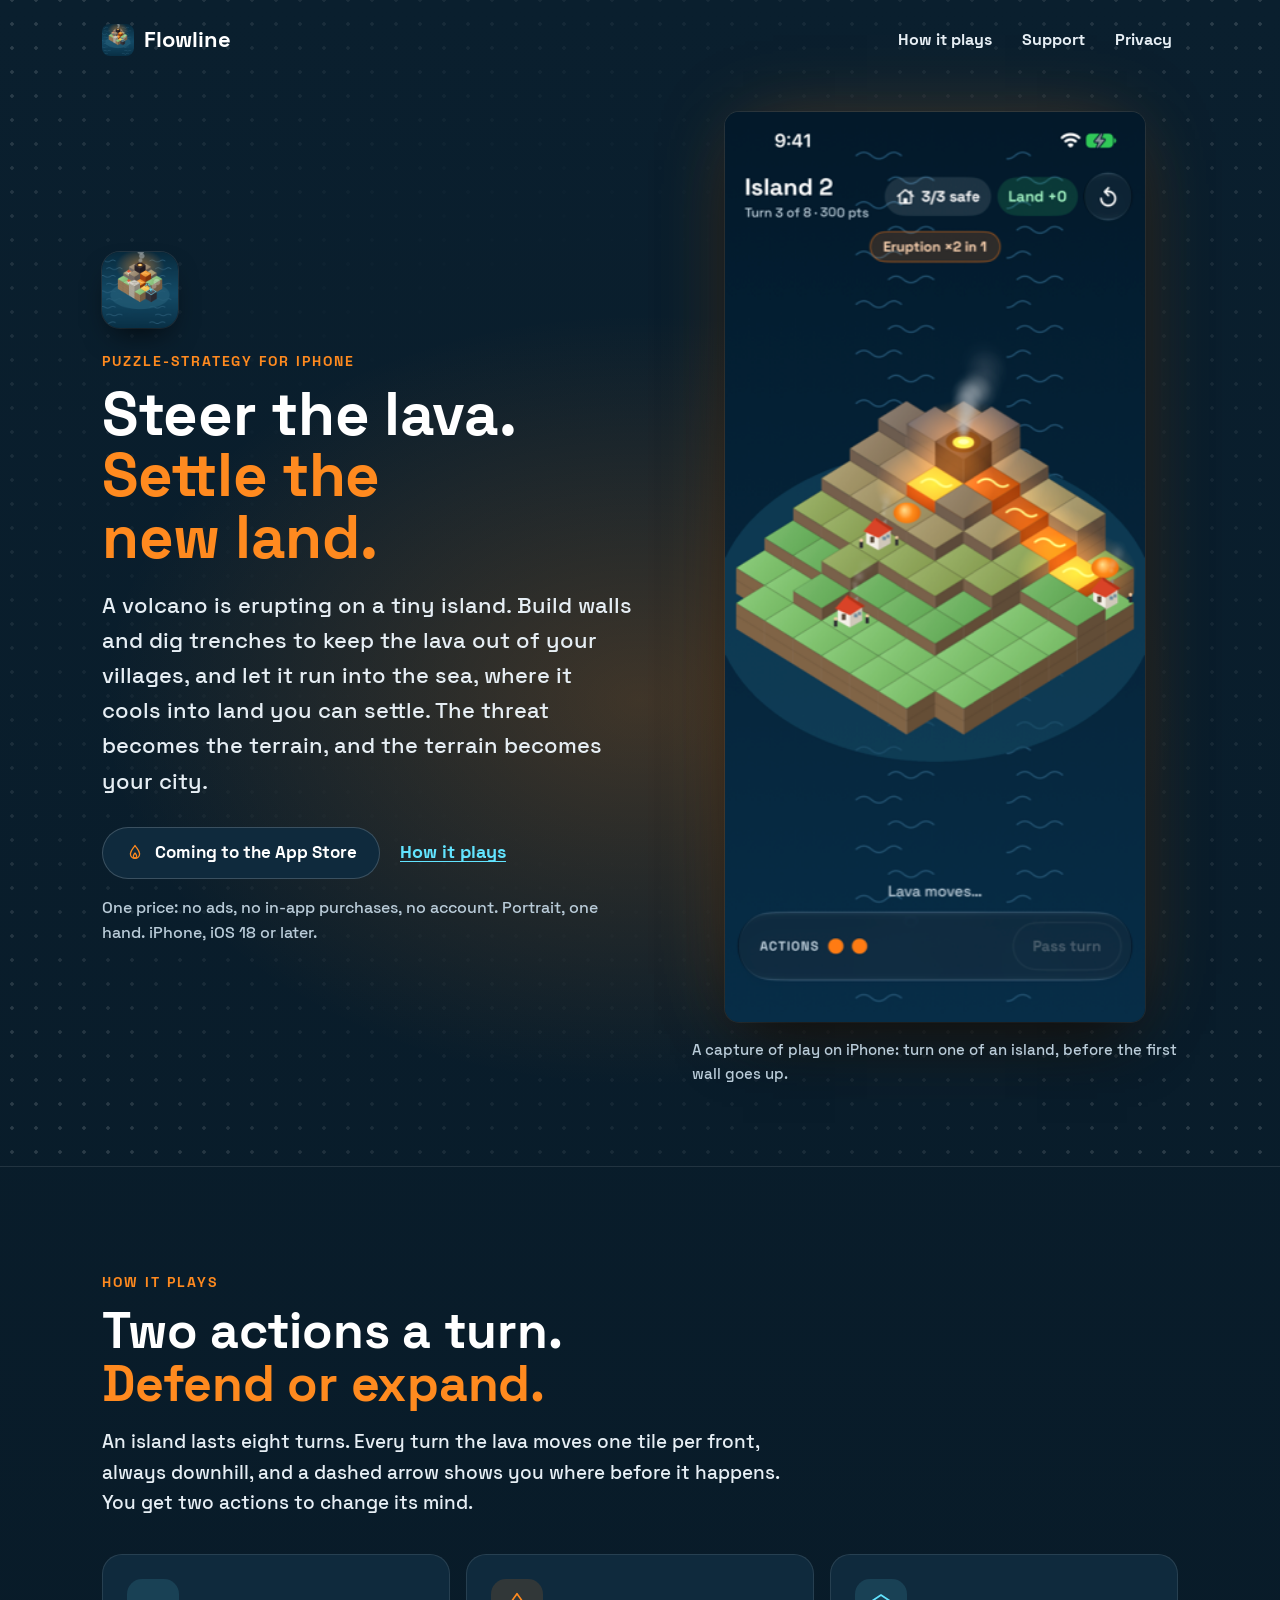
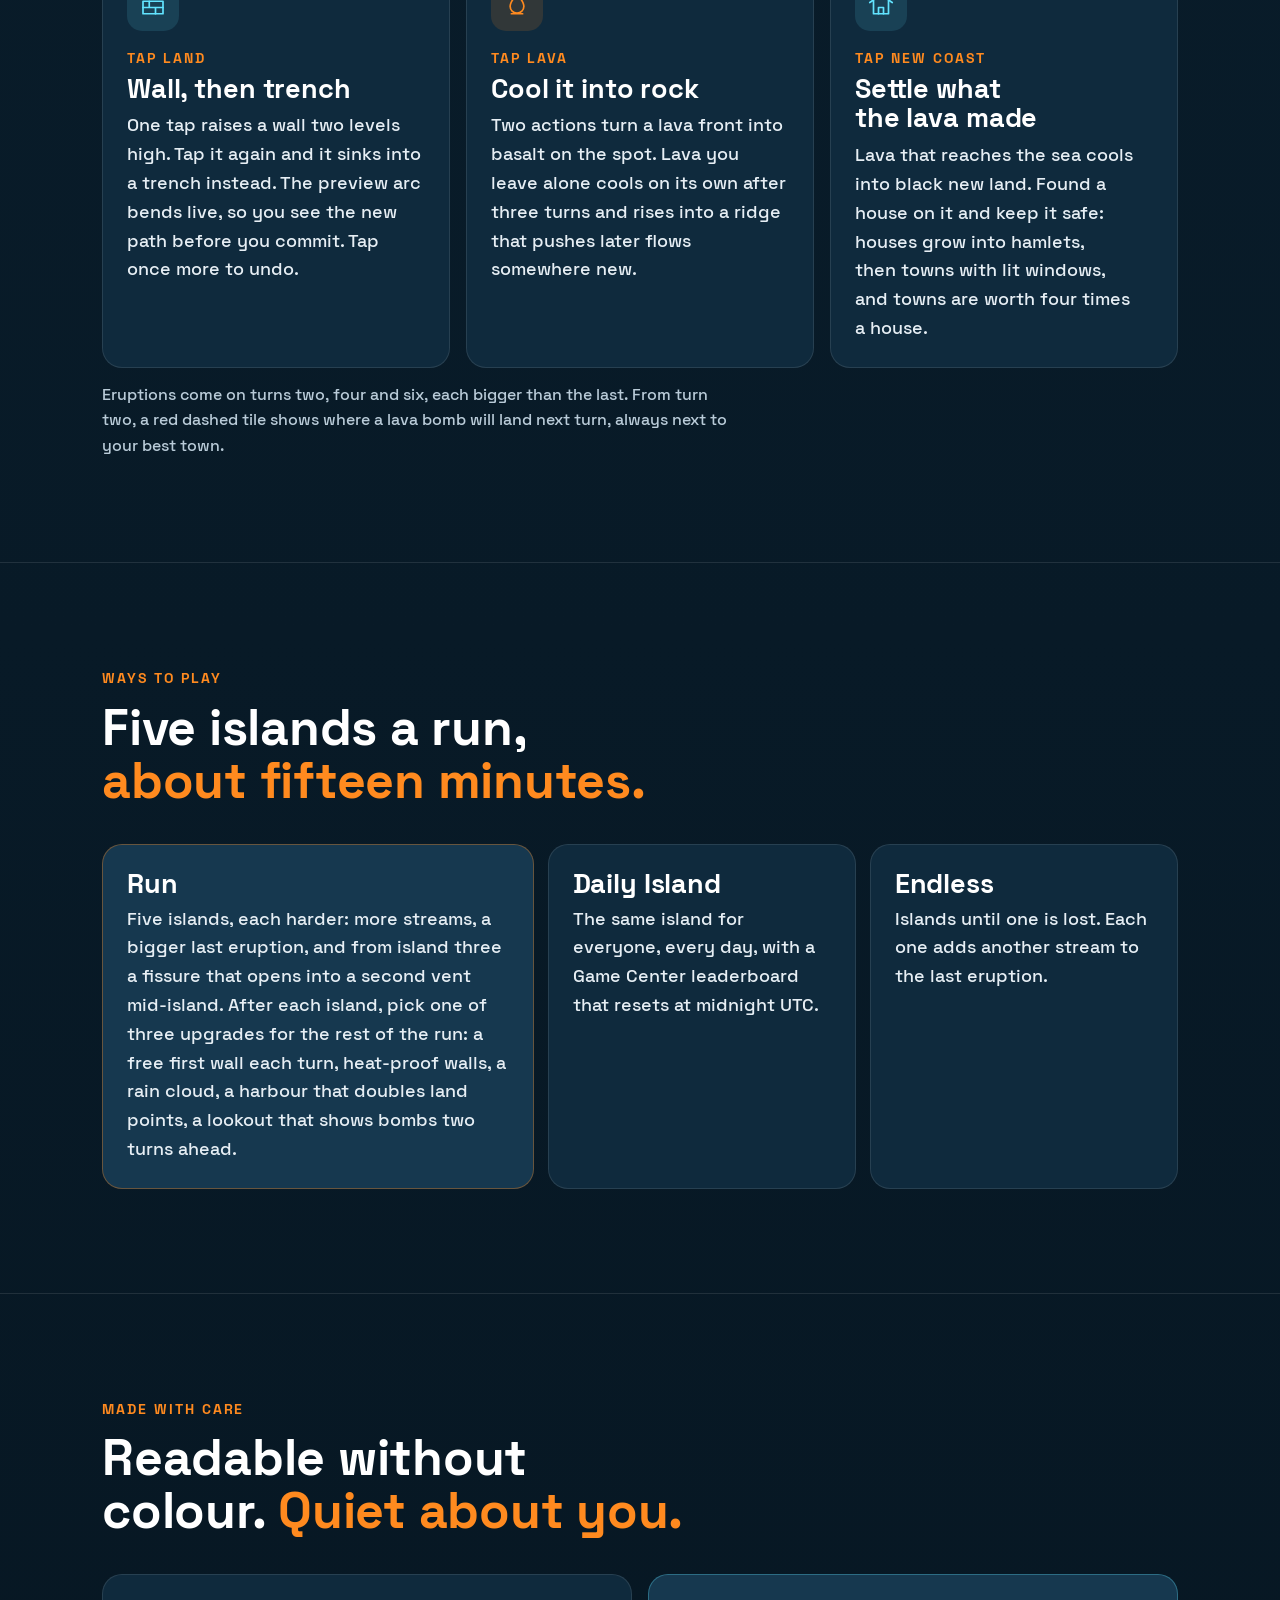
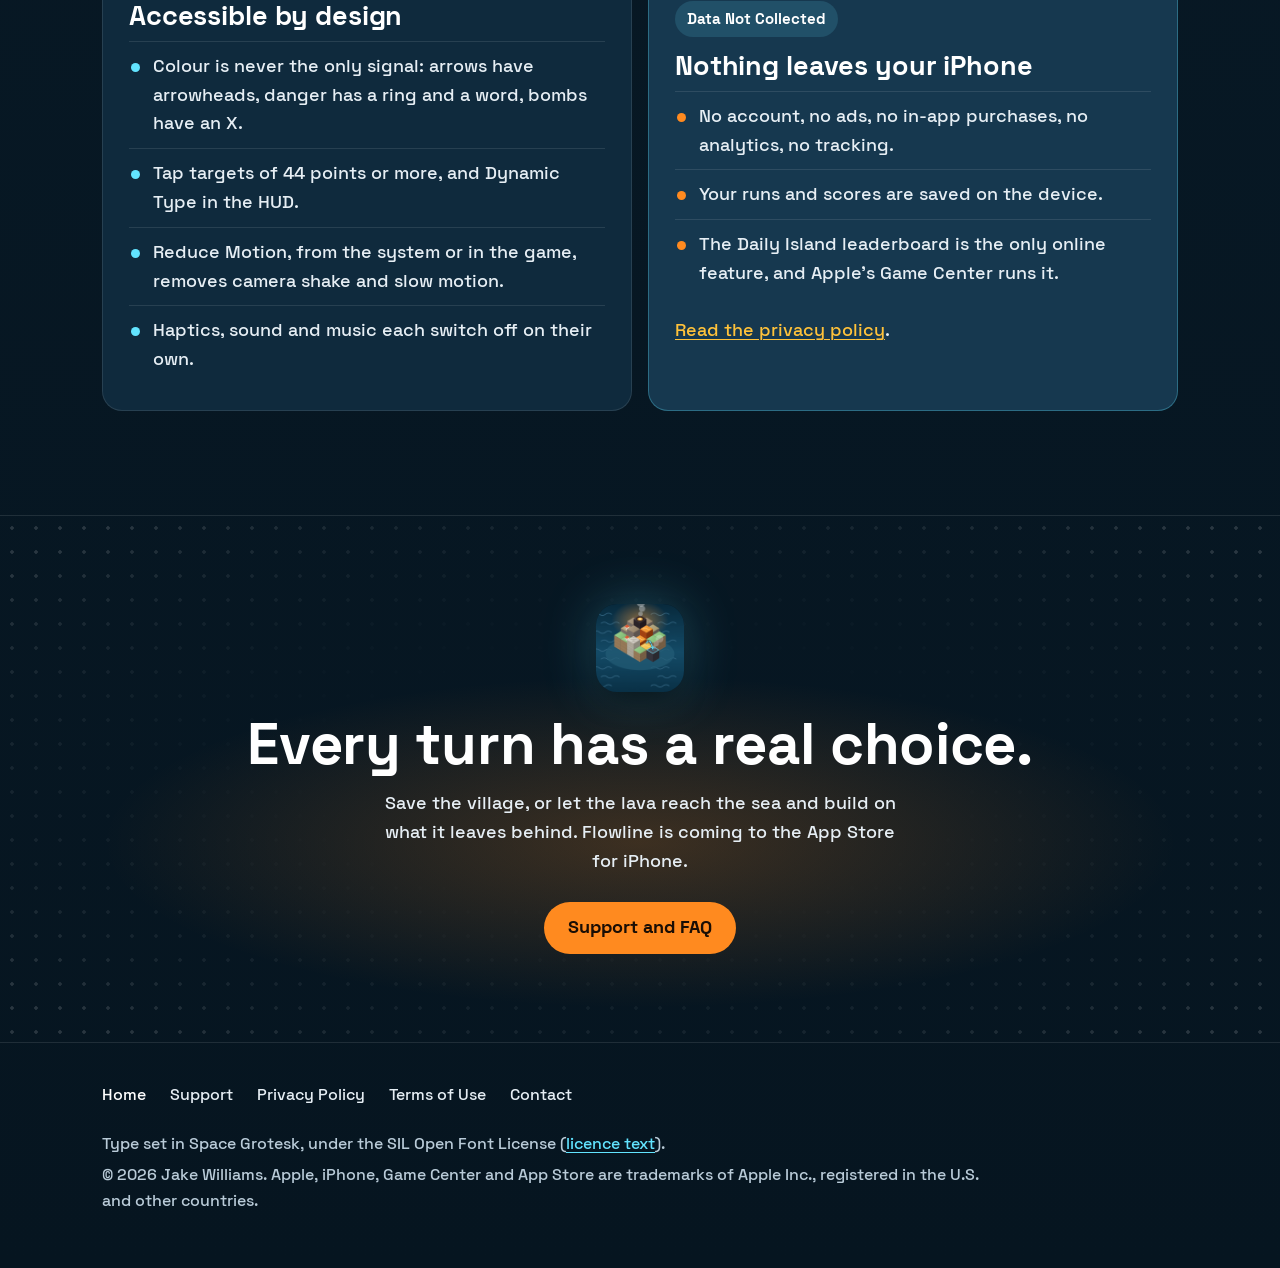
==== index.html @ eaa11ab4 "Flowline site: home, support, privacy policy and terms Co-Authored-By: Claude Fable 5.1 <noreply@ant" ====
<!DOCTYPE html>
<html lang="en">
<head>
<meta charset="UTF-8">
<meta name="viewport" content="width=device-width, initial-scale=1">
<title>Flowline: Lava Island Puzzle for iPhone</title>
<meta name="description" content="Flowline is a premium puzzle-strategy game for iPhone. A volcano erupts on a tiny island: build walls, dig trenches and steer the lava away from your villages into the sea, where it cools into new land you can settle. Eight turns an island, five islands a run.">
<meta name="color-scheme" content="dark">
<meta name="theme-color" content="#0A1F2E">
<link rel="canonical" href="https://jakeintech.github.io/flowline-site/">
<link rel="icon" type="image/png" href="assets/img/favicon.png">
<link rel="apple-touch-icon" href="assets/img/apple-touch-icon.png">
<meta property="og:type" content="website">
<meta property="og:site_name" content="Flowline">
<meta property="og:title" content="Flowline: steer the lava, settle the new land">
<meta property="og:description" content="A premium puzzle-strategy game for iPhone. The threat becomes the terrain, and the terrain becomes your city.">
<meta property="og:url" content="https://jakeintech.github.io/flowline-site/">
<meta property="og:image" content="https://jakeintech.github.io/flowline-site/assets/img/og.png">
<meta property="og:image:width" content="1200">
<meta property="og:image:height" content="630">
<meta property="og:image:alt" content="Flowline. Steer the lava. Settle the new land. A puzzle-strategy game for iPhone.">
<meta name="twitter:card" content="summary_large_image">
<meta name="twitter:title" content="Flowline: steer the lava, settle the new land">
<meta name="twitter:description" content="A premium puzzle-strategy game for iPhone. The threat becomes the terrain, and the terrain becomes your city.">
<meta name="twitter:image" content="https://jakeintech.github.io/flowline-site/assets/img/og.png">
<link rel="preload" href="assets/fonts/SpaceGrotesk-Bold.ttf" as="font" type="font/ttf" crossorigin>
<link rel="preload" href="assets/fonts/SpaceGrotesk-Medium.ttf" as="font" type="font/ttf" crossorigin>
<link rel="stylesheet" href="assets/site.css">
<script type="application/ld+json">
{
  "@context": "https://schema.org",
  "@type": "VideoGame",
  "name": "Flowline: Lava Island Puzzle",
  "alternateName": "Flowline",
  "description": "A volcano is erupting on a tiny island. Steer the lava away from your villages and let it reach the sea, where it cools into new land you can settle. A premium puzzle-strategy game for iPhone: eight turns an island, five islands a run.",
  "genre": ["Puzzle", "Strategy"],
  "gamePlatform": ["iPhone"],
  "operatingSystem": "iOS 18 or later",
  "applicationCategory": "GameApplication",
  "playMode": ["SinglePlayer"],
  "url": "https://jakeintech.github.io/flowline-site/",
  "image": "https://jakeintech.github.io/flowline-site/assets/img/icon-512.png",
  "author": { "@type": "Person", "name": "Jake Williams" }
}
</script>
</head>
<body>
<a class="skip" href="#main">Skip to content</a>

<header class="wrap site-head">
  <a class="brand" href="./" aria-label="Flowline home">
    <img src="assets/img/icon-192.png" alt="" width="32" height="32">
    Flowline
  </a>
  <nav class="site-nav" aria-label="Site">
    <a href="#how">How it plays</a>
    <a href="support.html">Support</a>
    <a href="privacy-policy.html">Privacy</a>
  </nav>
</header>

<main id="main">

<section class="hero stage" aria-labelledby="hero-title">
  <div class="wrap hero-grid">
    <div>
      <img class="hero-icon" src="assets/img/icon-192.png" width="76" height="76" alt="The Flowline app icon: a small isometric island at night with a glowing vent, a lava stream steered past a stone wall into the sea, and a dashed cyan arrow showing where it goes next.">
      <p class="tag">Puzzle-strategy for iPhone</p>
      <h1 id="hero-title"><span class="line">Steer the lava.</span> <span class="line">Settle the new land.</span></h1>
      <p class="lede">A volcano is erupting on a tiny island. Build walls and dig trenches to keep the lava out of your villages, and let it run into the sea, where it cools into land you can settle. The threat becomes the terrain, and the terrain becomes your city.</p>
      <div class="hero-cta">
        <span class="soon"><svg viewBox="0 0 48 48" fill="none" stroke="currentColor" stroke-width="3.2" stroke-linecap="round" stroke-linejoin="round" aria-hidden="true" focusable="false"><path d="M24 6c6 9 11 13 11 20a11 11 0 0 1-22 0c0-7 5-11 11-20Z"/><path d="M24 24c2 3 4 5 4 8a4 4 0 0 1-8 0c0-3 2-5 4-8Z"/></svg>Coming to the App Store</span>
        <a href="#how">How it plays</a>
      </div>
      <p class="fine">One price: no ads, no in-app purchases, no account. Portrait, one hand. iPhone, iOS 18 or later.</p>
    </div>
    <figure class="art">
      <img src="assets/img/shot-island-1-717.png" srcset="assets/img/shot-island-1-717.png 717w, assets/img/shot-island-1-1434.png 1434w" sizes="(min-width: 1140px) 420px, (min-width: 960px) 40vw, 80vw" width="1170" height="2532" alt="Flowline on an iPhone: an isometric island at night. Lava runs down from the vent toward three villages; a dashed cyan arrow shows its next move, and the hint reads: Tap land to build a wall. Tap it again for a trench. Tap lava to cool it." style="max-width: 420px; margin: 0 auto;">
      <figcaption>A capture of play on iPhone: turn one of an island, before the first wall goes up.</figcaption>
    </figure>
  </div>
</section>

<section class="section" id="how" aria-labelledby="how-title">
  <div class="wrap">
    <p class="tag">How it plays</p>
    <h2 id="how-title">Two actions a turn. <span class="accent">Defend or expand.</span></h2>
    <p class="intro">An island lasts eight turns. Every turn the lava moves one tile per front, always downhill, and a dashed arrow shows you where before it happens. You get two actions to change its mind.</p>
    <ol class="steps">
      <li>
        <span class="ico"><svg viewBox="0 0 48 48" fill="none" stroke="currentColor" stroke-width="2.7" stroke-linecap="round" stroke-linejoin="round" aria-hidden="true" focusable="false"><path d="M8 18h32v20H8z"/><path d="M8 28h32M18 18v10M28 28v10"/></svg></span>
        <span class="n">Tap land</span>
        <h3>Wall, then trench</h3>
        <p>One tap raises a wall two levels high. Tap it again and it sinks into a trench instead. The preview arc bends live, so you see the new path before you commit. Tap once more to undo.</p>
      </li>
      <li>
        <span class="ico warm"><svg viewBox="0 0 48 48" fill="none" stroke="currentColor" stroke-width="2.7" stroke-linecap="round" stroke-linejoin="round" aria-hidden="true" focusable="false"><path d="M24 6c6 9 11 13 11 20a11 11 0 0 1-22 0c0-7 5-11 11-20Z"/><path d="M15 38h18"/></svg></span>
        <span class="n">Tap lava</span>
        <h3>Cool it into rock</h3>
        <p>Two actions turn a lava front into basalt on the spot. Lava you leave alone cools on its own after three turns and rises into a ridge that pushes later flows somewhere new.</p>
      </li>
      <li>
        <span class="ico"><svg viewBox="0 0 48 48" fill="none" stroke="currentColor" stroke-width="2.7" stroke-linecap="round" stroke-linejoin="round" aria-hidden="true" focusable="false"><path d="M6 20 24 8l18 12"/><path d="M12 18v20h24V18"/><path d="M20 38V28h8v10"/></svg></span>
        <span class="n">Tap new coast</span>
        <h3>Settle what the lava made</h3>
        <p>Lava that reaches the sea cools into black new land. Found a house on it and keep it safe: houses grow into hamlets, then towns with lit windows, and towns are worth four times a house.</p>
      </li>
    </ol>
    <p class="note">Eruptions come on turns two, four and six, each bigger than the last. From turn two, a red dashed tile shows where a lava bomb will land next turn, always next to your best town.</p>
  </div>
</section>

<section class="section" id="modes" aria-labelledby="modes-title">
  <div class="wrap">
    <p class="tag">Ways to play</p>
    <h2 id="modes-title">Five islands a run, <span class="accent">about fifteen minutes.</span></h2>
    <ul class="modes">
      <li class="lead">
        <h3>Run</h3>
        <p>Five islands, each harder: more streams, a bigger last eruption, and from island three a fissure that opens into a second vent mid-island. After each island, pick one of three upgrades for the rest of the run: a free first wall each turn, heat-proof walls, a rain cloud, a harbour that doubles land points, a lookout that shows bombs two turns ahead.</p>
      </li>
      <li>
        <h3>Daily Island</h3>
        <p>The same island for everyone, every day, with a Game Center leaderboard that resets at midnight UTC.</p>
      </li>
      <li>
        <h3>Endless</h3>
        <p>Islands until one is lost. Each one adds another stream to the last eruption.</p>
      </li>
    </ul>
  </div>
</section>

<section class="section" id="comfort" aria-labelledby="comfort-title">
  <div class="wrap">
    <p class="tag">Made with care</p>
    <h2 id="comfort-title">Readable without colour. <span class="accent">Quiet about you.</span></h2>
    <div class="split">
      <div class="panel">
        <h3>Accessible by design</h3>
        <ul>
          <li>Colour is never the only signal: arrows have arrowheads, danger has a ring and a word, bombs have an X.</li>
          <li>Tap targets of 44 points or more, and Dynamic Type in the HUD.</li>
          <li>Reduce Motion, from the system or in the game, removes camera shake and slow motion.</li>
          <li>Haptics, sound and music each switch off on their own.</li>
        </ul>
      </div>
      <div class="panel privacy">
        <span class="label">Data Not Collected</span>
        <h3>Nothing leaves your iPhone</h3>
        <ul>
          <li>No account, no ads, no in-app purchases, no analytics, no tracking.</li>
          <li>Your runs and scores are saved on the device.</li>
          <li>The Daily Island leaderboard is the only online feature, and Apple's Game Center runs it.</li>
        </ul>
        <p><a href="privacy-policy.html">Read the privacy policy</a>.</p>
      </div>
    </div>
  </div>
</section>

<section class="closing stage" aria-labelledby="closing-title">
  <div class="wrap">
    <img src="assets/img/icon-192.png" width="88" height="88" alt="">
    <h2 id="closing-title">Every turn has a real choice.</h2>
    <p>Save the village, or let the lava reach the sea and build on what it leaves behind. Flowline is coming to the App Store for iPhone.</p>
    <div class="hero-cta">
      <a class="btn" href="support.html">Support and FAQ</a>
    </div>
  </div>
</section>

</main>

<footer class="site-foot">
  <div class="wrap">
    <nav aria-label="Footer">
      <a href="./" aria-current="page">Home</a>
      <a href="support.html">Support</a>
      <a href="privacy-policy.html">Privacy Policy</a>
      <a href="terms-of-service.html">Terms of Use</a>
      <a href="mailto:info@jakeawilliams.com">Contact</a>
    </nav>
    <p>Type set in Space Grotesk, under the SIL Open Font License (<a href="assets/fonts/OFL-SpaceGrotesk.txt">licence text</a>).</p>
    <p>&copy; 2026 Jake Williams. Apple, iPhone, Game Center and App Store are trademarks of Apple Inc., registered in the U.S. and other countries.</p>
  </div>
</footer>
</body>
</html>
---- assets/site.css ----
/* Flowline site. The game's palette: sea navy #0A1F2E down to #061520, lava #FF8A1F, lava front
   #FFC23A, preview cyan #62E4FF, new-land green #9DF0BF, white text #FFFFFF and secondary #B9CBD8, as in
   the app's Palette.swift. The site is dark in every theme, like the game. Type: Space Grotesk, SIL Open
   Font License, self-hosted (see fonts/OFL-SpaceGrotesk.txt). No third-party requests. */
@font-face { font-family: "Space Grotesk"; src: url("fonts/SpaceGrotesk-Medium.ttf") format("truetype"); font-weight: 500; font-style: normal; font-display: swap; }
@font-face { font-family: "Space Grotesk"; src: url("fonts/SpaceGrotesk-Bold.ttf") format("truetype"); font-weight: 700; font-style: normal; font-display: swap; }

:root {
  /* game palette */
  --night-top: #0A1F2E;
  --night-bottom: #061520;
  --ember: #FF8A1F;
  --teal: #62E4FF;
  --parchment: #FFFFFF;
  --dim: #B9CBD8;

  --bg: #0A1F2E;
  --bg2: #103149;
  --card: #0F2A3D;        /* raised panels: white 14.9:1, dim 9.6:1, lava 7.3:1 */
  --ink: #FFFFFF;         /* headings: 16.3:1 on --bg */
  --ink2: #E6EEF4;        /* body: 13.6:1 */
  --ink3: #B9CBD8;        /* muted: 9.4:1 */
  --line: rgba(255, 255, 255, 0.10);
  --line2: rgba(255, 255, 255, 0.18);
  --link: #62E4FF;        /* preview cyan: 11.3:1 */
  --link-hover: #FFC23A;
  --accent: #FF8A1F;      /* lava: 7.9:1 on --bg */
  --btn-bg: #FF8A1F;
  --btn-ink: #1A0E05;     /* 8.6:1 */
  --btn-hover: #FFA04A;
  --focus: #62E4FF;
  --icon: #62E4FF;
  --icon-bg: rgba(98, 228, 255, 0.12);
  --feature-bg: #16384F;
  --feature-ink: #FFFFFF;
  --feature-ink2: #E6EEF4;
  --feature-link: #FFC23A;
  --glow: rgba(255, 138, 31, 0.22);
  --dot: rgba(255, 255, 255, 0.14);
  --shadow: 0 24px 48px -20px rgba(0, 0, 0, 0.75);
  --art-shadow: 0 30px 60px -18px rgba(0, 0, 0, 0.8), 0 0 0 1px rgba(255, 255, 255, 0.08), 0 0 80px -20px rgba(255, 138, 31, 0.35);

  --sans: "Space Grotesk", -apple-system, BlinkMacSystemFont, "Helvetica Neue", Arial, sans-serif;
  --gutter: 16px;
  --wide: 1140px;
  --text: 700px;
  --radius: 20px;
  color-scheme: dark;
}
* { box-sizing: border-box; }
html { -webkit-text-size-adjust: 100%; background: var(--night-bottom); }
body {
  margin: 0;
  background: linear-gradient(180deg, var(--night-top), var(--night-bottom)) top / 100% 100% no-repeat, var(--night-bottom);
  color: var(--ink2);
  font-family: var(--sans);
  font-size: 18px;
  line-height: 1.6;
  -webkit-font-smoothing: antialiased;
  overflow-wrap: break-word;
}
img, svg { max-width: 100%; height: auto; display: block; }
a { color: var(--link); text-underline-offset: 3px; text-decoration-thickness: 1px; }
a:hover { color: var(--link-hover); }
:focus-visible { outline: 3px solid var(--focus); outline-offset: 3px; border-radius: 6px; }
h1, h2, h3 { color: var(--ink); font-family: var(--sans); font-weight: 700; line-height: 1.1; letter-spacing: -0.005em; text-wrap: balance; margin: 0; }
p { margin: 0 0 1em; text-wrap: pretty; }
strong, b { font-weight: 700; }
.wrap { max-width: var(--wide); margin: 0 auto; padding: 0 var(--gutter); }
.skip { position: absolute; left: -999px; top: 12px; z-index: 10; background: var(--btn-bg); color: var(--btn-ink); padding: 10px 16px; border-radius: 999px; font-weight: 700; text-decoration: none; }
.skip:focus { left: var(--gutter); }
.nb { white-space: nowrap; }
.ember { color: var(--accent); }
.cyan { color: var(--teal); }

.tag {
  font-size: 14px;
  font-weight: 700;
  letter-spacing: 0.14em;
  text-transform: uppercase;
  color: var(--accent);
  margin: 0 0 12px;
}

/* Header */
.site-head { position: relative; z-index: 1; display: flex; flex-wrap: wrap; align-items: center; justify-content: space-between; gap: 4px 12px; padding-top: 14px; padding-bottom: 14px; }
.brand { display: inline-flex; align-items: center; gap: 10px; color: var(--ink); text-decoration: none; font-weight: 700; font-size: 22px; min-height: 44px; }
.brand img { width: 32px; height: 32px; border-radius: 8px; }
.site-nav { display: flex; align-items: center; gap: 2px; font-size: 16px; font-weight: 700; margin-right: -6px; }
.site-nav a { display: inline-flex; align-items: center; min-height: 44px; color: var(--ink2); text-decoration: none; padding: 0 6px; border-radius: 10px; }
.site-nav a:hover { color: var(--ink); background: var(--bg2); }
.site-nav a[aria-current="page"] { color: var(--ink); text-decoration: underline; text-decoration-color: var(--accent); text-decoration-thickness: 2px; text-underline-offset: 6px; }

/* Buttons and the store call to action */
.btn {
  display: inline-flex; align-items: center; justify-content: center; gap: 10px;
  min-height: 52px; padding: 0 24px;
  background: var(--btn-bg); color: var(--btn-ink);
  border-radius: 999px; text-decoration: none;
  font-weight: 700; font-size: 18px;
  transition: background-color 0.15s ease;
}
.btn:hover { background: var(--btn-hover); color: var(--btn-ink); }
.btn svg { width: 20px; height: 20px; flex: none; }
.soon {
  display: inline-flex; align-items: center; gap: 10px; min-height: 52px; padding: 0 22px;
  border: 1.5px solid var(--line2); border-radius: 999px; color: var(--ink); font-weight: 700; font-size: 17px;
  background: var(--card);
}
.soon svg { width: 20px; height: 20px; flex: none; color: var(--accent); }
.fine { font-size: 16px; color: var(--ink3); margin: 16px 0 0; }

/* The night stage, after the store set's background (render.py background()): an ember glow low in the
   middle, and a dot grid that is clear in the middle and stronger toward the edges. Drawn in
   pseudo-elements so a stage can reach up behind the header with --stage-top. */
.stage { position: relative; isolation: isolate; --stage-top: 0px; }
.stage::before, .stage::after { content: ""; position: absolute; inset: var(--stage-top) 0 0; pointer-events: none; }
.stage::before {
  z-index: -2;
  background: radial-gradient(ellipse 60% 45% at 50% 62%, var(--glow), transparent 70%);
}
.stage::after {
  z-index: -1;
  background: radial-gradient(circle, var(--dot) 1.2px, transparent 1.7px) 0 0 / 20px 20px;
  -webkit-mask-image: radial-gradient(ellipse farthest-corner at 50% 50%, transparent 30%, rgba(0, 0, 0, 0.15) 50%, rgba(0, 0, 0, 0.5) 72%, #000 90%);
  mask-image: radial-gradient(ellipse farthest-corner at 50% 50%, transparent 30%, rgba(0, 0, 0, 0.15) 50%, rgba(0, 0, 0, 0.5) 72%, #000 90%);
}

/* Hero */
.hero { padding: 16px 0 64px; }
.hero.stage { --stage-top: -140px; }
.hero-grid { display: grid; gap: 36px; align-items: center; }
.hero-icon { width: 76px; height: 76px; border-radius: 18px; margin-bottom: 22px; box-shadow: 0 14px 30px -12px rgba(0, 0, 0, 0.8), 0 0 0 1px var(--line); }
.hero h1 { font-size: clamp(40px, 10vw, 68px); line-height: 1.02; }
.hero h1 .line { display: block; }
.hero h1 .line + .line { color: var(--accent); }
.hero .lede { font-size: clamp(19px, 2.3vw, 22px); color: var(--ink2); max-width: 31em; margin: 20px 0 28px; }
.hero-cta { display: flex; flex-wrap: wrap; align-items: center; gap: 12px 20px; }
.hero-cta > a:not(.btn) { display: inline-flex; align-items: center; min-height: 44px; font-weight: 700; }
.art { margin: 0; }
.art img { width: 100%; border-radius: 14px; box-shadow: var(--art-shadow); }
.art figcaption { font-size: 15px; color: var(--ink3); margin-top: 16px; }

/* Sections */
.section { padding: 72px 0; border-top: 1px solid var(--line); }
.section h2 { font-size: clamp(32px, 5.6vw, 50px); line-height: 1.06; max-width: 18em; }
.section h2 .accent { color: var(--accent); }
.section .intro { max-width: 36em; margin: 16px 0 0; font-size: 19px; }
.section .note { max-width: 40em; margin: 14px 0 0; font-size: 16px; color: var(--ink3); }

/* Line icons */
.ico { display: inline-grid; place-items: center; width: 52px; height: 52px; border-radius: 15px; background: var(--icon-bg); color: var(--icon); flex: none; }
.ico svg { width: 30px; height: 30px; }
.ico.warm { background: rgba(255, 138, 31, 0.14); color: var(--accent); }

/* How it plays */
.steps { list-style: none; margin: 36px 0 0; padding: 0; display: grid; gap: 16px; }
.steps li { background: var(--card); border: 1px solid var(--line); border-radius: var(--radius); padding: 24px; }
.steps .ico { margin-bottom: 16px; }
.steps .n { font-size: 14px; font-weight: 700; letter-spacing: 0.14em; text-transform: uppercase; color: var(--accent); display: block; margin-bottom: 4px; }
.steps h3 { font-size: 27px; margin-bottom: 8px; }
.steps p { margin: 0; }

/* Screenshots: the App Store set, each already framed with its headline */
.shots { display: grid; grid-template-columns: 1fr; gap: 20px; margin: 32px 0 0; padding: 0; list-style: none; }
.shots img { width: 100%; border-radius: 14px; box-shadow: var(--shadow); }

/* Feature grid */
.grid { display: grid; grid-template-columns: 1fr; gap: 1px; background: var(--line); border: 1px solid var(--line); border-radius: var(--radius); overflow: hidden; margin-top: 36px; }
.grid > div { background: var(--card); padding: 24px; }
.grid .ico { margin-bottom: 14px; }
.grid h3 { font-weight: 700; font-size: 21px; margin-bottom: 6px; }
.grid p { font-size: 17px; margin: 0; color: var(--ink3); }

/* Four survivors */
.crew { list-style: none; margin: 36px 0 0; padding: 0; display: grid; gap: 12px; }
.crew li { display: flex; gap: 16px; align-items: flex-start; background: var(--card); border: 1px solid var(--line); border-radius: 18px; padding: 20px; }
.crew b { display: block; color: var(--ink); font-size: 21px; font-weight: 700; line-height: 1.2; margin: 2px 0 4px; }
.crew span { display: block; font-size: 17px; color: var(--ink3); line-height: 1.5; }
.crew .unlock { margin-top: 8px; font-size: 15px; color: var(--ink3); }

/* Ways to play */
.modes { list-style: none; margin: 36px 0 0; padding: 0; display: grid; gap: 14px; }
.modes li { border-radius: var(--radius); padding: 24px; background: var(--card); border: 1px solid var(--line); }
.modes h3 { font-size: 27px; margin-bottom: 6px; }
.modes p { margin: 0; }
.modes .lead { background: var(--feature-bg); border-color: rgba(255, 138, 31, 0.35); color: var(--feature-ink2); }
.modes .lead h3 { color: var(--feature-ink); }
.modes .lead a { color: var(--feature-link); }

/* Comfort and privacy */
.split { display: grid; gap: 16px; margin-top: 36px; }
.panel { background: var(--card); border: 1px solid var(--line); border-radius: var(--radius); padding: 26px; }
.panel h3 { font-size: 27px; margin-bottom: 10px; }
.panel ul { margin: 0; padding: 0; list-style: none; }
.panel li { padding: 10px 0 10px 24px; border-top: 1px solid var(--line); position: relative; }
.panel li::before { content: ""; position: absolute; left: 2px; top: 21px; width: 9px; height: 9px; border-radius: 50%; background: var(--icon); }
.panel.privacy { background: var(--feature-bg); border-color: rgba(98, 228, 255, 0.3); color: var(--feature-ink2); }
.panel.privacy h3 { color: var(--feature-ink); }
.panel.privacy a { color: var(--feature-link); }
.panel.privacy .label { display: inline-block; margin-bottom: 14px; padding: 6px 12px; border-radius: 999px; background: rgba(98, 228, 255, 0.14); color: var(--feature-ink); font-weight: 700; font-size: 15px; }
.panel.privacy p:last-child { margin-bottom: 0; }
.panel.privacy ul { margin: 0 0 18px; }
.panel.privacy li::before { background: var(--accent); }

/* Closing */
.closing { padding: 88px 0; text-align: center; border-top: 1px solid var(--line); }
.closing img { width: 88px; height: 88px; border-radius: 21px; margin: 0 auto 22px; box-shadow: 0 14px 30px -12px rgba(0, 0, 0, 0.8), 0 0 60px -10px rgba(98, 228, 255, 0.45); }
.closing h2 { font-size: clamp(34px, 6.4vw, 58px); line-height: 1.06; margin-bottom: 14px; }
.closing p { max-width: 30em; margin: 0 auto 26px; }
.closing .hero-cta { justify-content: center; }

/* Footer */
.site-foot { border-top: 1px solid var(--line); padding: 30px 0 48px; font-size: 16px; color: var(--ink3); }
.site-foot nav { display: flex; flex-wrap: wrap; gap: 0 4px; margin: 0 0 14px -10px; }
.site-foot nav a { display: inline-flex; align-items: center; min-height: 44px; color: var(--ink2); text-decoration: none; padding: 0 10px; border-radius: 10px; }
.site-foot nav a:hover { color: var(--ink); background: var(--bg2); }
.site-foot nav a[aria-current="page"] { color: var(--ink); }
.site-foot p { margin: 0 0 6px; max-width: 56em; }

/* FAQ */
.faq { max-width: var(--text); margin-top: 16px; }
.faq details { border-top: 1px solid var(--line2); }
.faq details:last-child { border-bottom: 1px solid var(--line2); }
.faq summary { cursor: pointer; list-style: none; padding: 14px 40px 14px 0; min-height: 44px; position: relative; color: var(--ink); font-weight: 700; font-size: 19px; }
.faq summary::-webkit-details-marker { display: none; }
.faq summary::after { content: "+"; position: absolute; right: 6px; top: 8px; font-weight: 700; font-size: 28px; line-height: 1.2; color: var(--accent); }
.faq details[open] summary::after { content: "\2013"; }
.faq details p { margin: 0 0 18px; max-width: 36em; }

/* Text pages: privacy, terms, support, press */
.doc { max-width: var(--text); margin: 0 auto; padding: 24px var(--gutter) 80px; }
.doc.wide { max-width: var(--wide); }
.doc h1 { font-size: clamp(40px, 7.4vw, 60px); line-height: 1.04; margin-bottom: 10px; }
.doc .updated { font-size: 14px; font-weight: 700; letter-spacing: 0.12em; text-transform: uppercase; color: var(--ink3); margin-bottom: 30px; }
.doc h2 { font-size: 29px; line-height: 1.15; margin: 48px 0 12px; }
.doc h3 { font-weight: 700; font-size: 19px; margin: 26px 0 8px; }
.doc ul, .doc ol { padding-left: 20px; margin: 0 0 1em; }
.doc li { margin-bottom: 6px; }
.doc strong { color: var(--ink); }
.doc .lede { font-size: 20px; max-width: 34em; }
.measure { max-width: var(--text); }
.summary { background: var(--card); border: 1px solid var(--line2); border-radius: var(--radius); padding: 22px 24px; margin: 0 0 12px; }
.summary p:last-child, .summary ul:last-child { margin-bottom: 0; }
.table-wrap { overflow-x: auto; margin: 0 0 1em; border: 1px solid var(--line2); border-radius: 14px; }
table { border-collapse: collapse; width: 100%; min-width: 520px; font-size: 16px; }
th, td { text-align: left; vertical-align: top; padding: 12px 14px; border-bottom: 1px solid var(--line); }
tr:last-child td { border-bottom: 0; }
th { font-size: 13px; font-weight: 700; letter-spacing: 0.12em; text-transform: uppercase; color: var(--ink3); background: var(--bg2); }
td:first-child { color: var(--ink); }
@media (max-width: 559px) {
  /* stack the table on phones so no column hides behind a sideways scroll */
  .table-wrap { overflow: visible; }
  table { min-width: 0; }
  thead { position: absolute; width: 1px; height: 1px; overflow: hidden; clip-path: inset(50%); }
  table, tbody, tr, td { display: block; }
  tr { border-bottom: 1px solid var(--line2); padding: 6px 0; }
  tr:last-child { border-bottom: 0; }
  td { border-bottom: 0; padding: 6px 16px; }
  td[data-label]::before { content: attr(data-label); display: block; font-size: 13px; font-weight: 700; letter-spacing: 0.12em; text-transform: uppercase; color: var(--ink3); }
  td:first-child { font-weight: 700; }
  td:first-child::before { display: none; }
}
.contact-card { background: var(--card); border: 1.5px solid var(--line2); border-left: 6px solid var(--ember); border-radius: var(--radius); padding: 22px 24px; margin: 0 0 20px; }
.contact-card h2 { margin-top: 0; }
.contact-card p:last-child { margin-bottom: 0; }

/* Press kit */
.press-top { padding: 8px 0 40px; }
.press-top.stage { --stage-top: -140px; }
.press-top .doc { padding-bottom: 0; }
.press-intro { display: grid; gap: 28px; align-items: center; }
.press-intro .lede { margin-bottom: 0; }
.key-art { margin: 0; }
.key-art img { border-radius: 12px; box-shadow: var(--art-shadow); }
.key-art figcaption { font-size: 15px; color: var(--ink3); margin-top: 14px; }
.key-art figcaption a { font-weight: 700; }
.facts { display: grid; grid-template-columns: 1fr; margin: 0; background: var(--card); border: 1px solid var(--line2); border-radius: var(--radius); overflow: hidden; }
.facts > div { padding: 14px 20px; border-top: 1px solid var(--line); }
.facts > div:first-child { border-top: 0; }
.facts dt { font-size: 13px; font-weight: 700; letter-spacing: 0.12em; text-transform: uppercase; color: var(--ink3); }
.facts dd { margin: 2px 0 0; color: var(--ink); }
.copy { background: var(--card); border: 1px solid var(--line); border-radius: var(--radius); padding: 22px 24px; }
.copy h3:first-child { margin-top: 0; }
.copy p:last-child, .copy ul:last-child { margin-bottom: 0; }
.downloads { list-style: none; margin: 20px 0 0; padding: 0; display: grid; gap: 16px; }
.downloads > li { background: var(--card); border: 1px solid var(--line); border-radius: var(--radius); padding: 18px; display: flex; flex-direction: column; gap: 12px; }
.downloads img { border-radius: 12px; box-shadow: 0 0 0 1px var(--line); }
.downloads .icon { width: 112px; height: 112px; border-radius: 26px; }
.downloads b { display: block; color: var(--ink); font-size: 19px; }
.downloads .files { display: flex; flex-wrap: wrap; gap: 0 14px; margin: 0; padding: 0; list-style: none; font-size: 16px; }
.downloads .files a { display: inline-flex; align-items: center; min-height: 44px; font-weight: 700; }
.swatches { list-style: none; margin: 16px 0 0; padding: 0; display: grid; grid-template-columns: repeat(2, 1fr); gap: 10px; }
.swatches li { display: flex; align-items: center; gap: 12px; font-size: 16px; }
.swatches i { width: 40px; height: 40px; border-radius: 12px; flex: none; box-shadow: inset 0 0 0 1px rgba(255, 255, 255, 0.25); }
.swatches b { display: block; color: var(--ink); }
.swatches span { color: var(--ink3); font-variant-numeric: tabular-nums; }
.doc .downloads, .doc .swatches, .doc .files { padding-left: 0; }
.doc .downloads li, .doc .swatches li { margin-bottom: 0; }
.callout { background: var(--feature-bg); color: var(--feature-ink2); border-radius: var(--radius); padding: 22px 24px; }
.callout h3 { color: var(--feature-ink); font-weight: 700; font-size: 24px; margin: 0 0 8px; }
.callout p:last-child { margin-bottom: 0; }

@media (min-width: 560px) {
  .crew { grid-template-columns: 1fr 1fr; }
  .downloads { grid-template-columns: 1fr 1fr; }
  .swatches { grid-template-columns: repeat(3, 1fr); }
}
@media (min-width: 720px) {
  :root { --gutter: 32px; }
  .stage::after { background-size: 24px 24px; background-image: radial-gradient(circle, var(--dot) 1.5px, transparent 2px); }
  .press-top { padding: 16px 0 56px; }
  .site-head { padding-top: 18px; padding-bottom: 18px; }
  .site-nav { gap: 6px; }
  .site-nav a { padding: 0 12px; }
  .hero { padding: 32px 0 80px; }
  .steps { grid-template-columns: repeat(3, 1fr); }
  .shots { grid-template-columns: 1fr 1fr; gap: 24px; }
  .shots > li:first-child { grid-column: span 2; }
  .grid { grid-template-columns: repeat(2, 1fr); }
  .modes { grid-template-columns: repeat(2, 1fr); }
  .modes .lead { grid-column: span 2; }
  .split { grid-template-columns: 1fr 1fr; }
  .section { padding: 104px 0; }
  .facts { grid-template-columns: 1fr 1fr; }
  .facts > div:nth-child(2) { border-top: 0; }
  .facts > div:nth-child(odd) { border-right: 1px solid var(--line); }
}
@media (min-width: 960px) {
  .hero-grid { grid-template-columns: minmax(0, 1.1fr) minmax(0, 1fr); gap: 56px; }
  .hero h1 { font-size: min(60px, 5vw); }
  .grid { grid-template-columns: repeat(3, 1fr); }
  .modes { grid-template-columns: 1.4fr 1fr 1fr; }
  .modes .lead { grid-column: auto; }
  .downloads { grid-template-columns: repeat(3, 1fr); }
  .downloads.art-list { grid-template-columns: 1.6fr 1fr; }
  .press-intro { grid-template-columns: minmax(0, 1fr) minmax(0, 1.1fr); gap: 56px; }
}
@media (prefers-reduced-motion: no-preference) {
  html { scroll-behavior: smooth; }
}
@media (prefers-reduced-motion: reduce) {
  .btn { transition: none; }
}
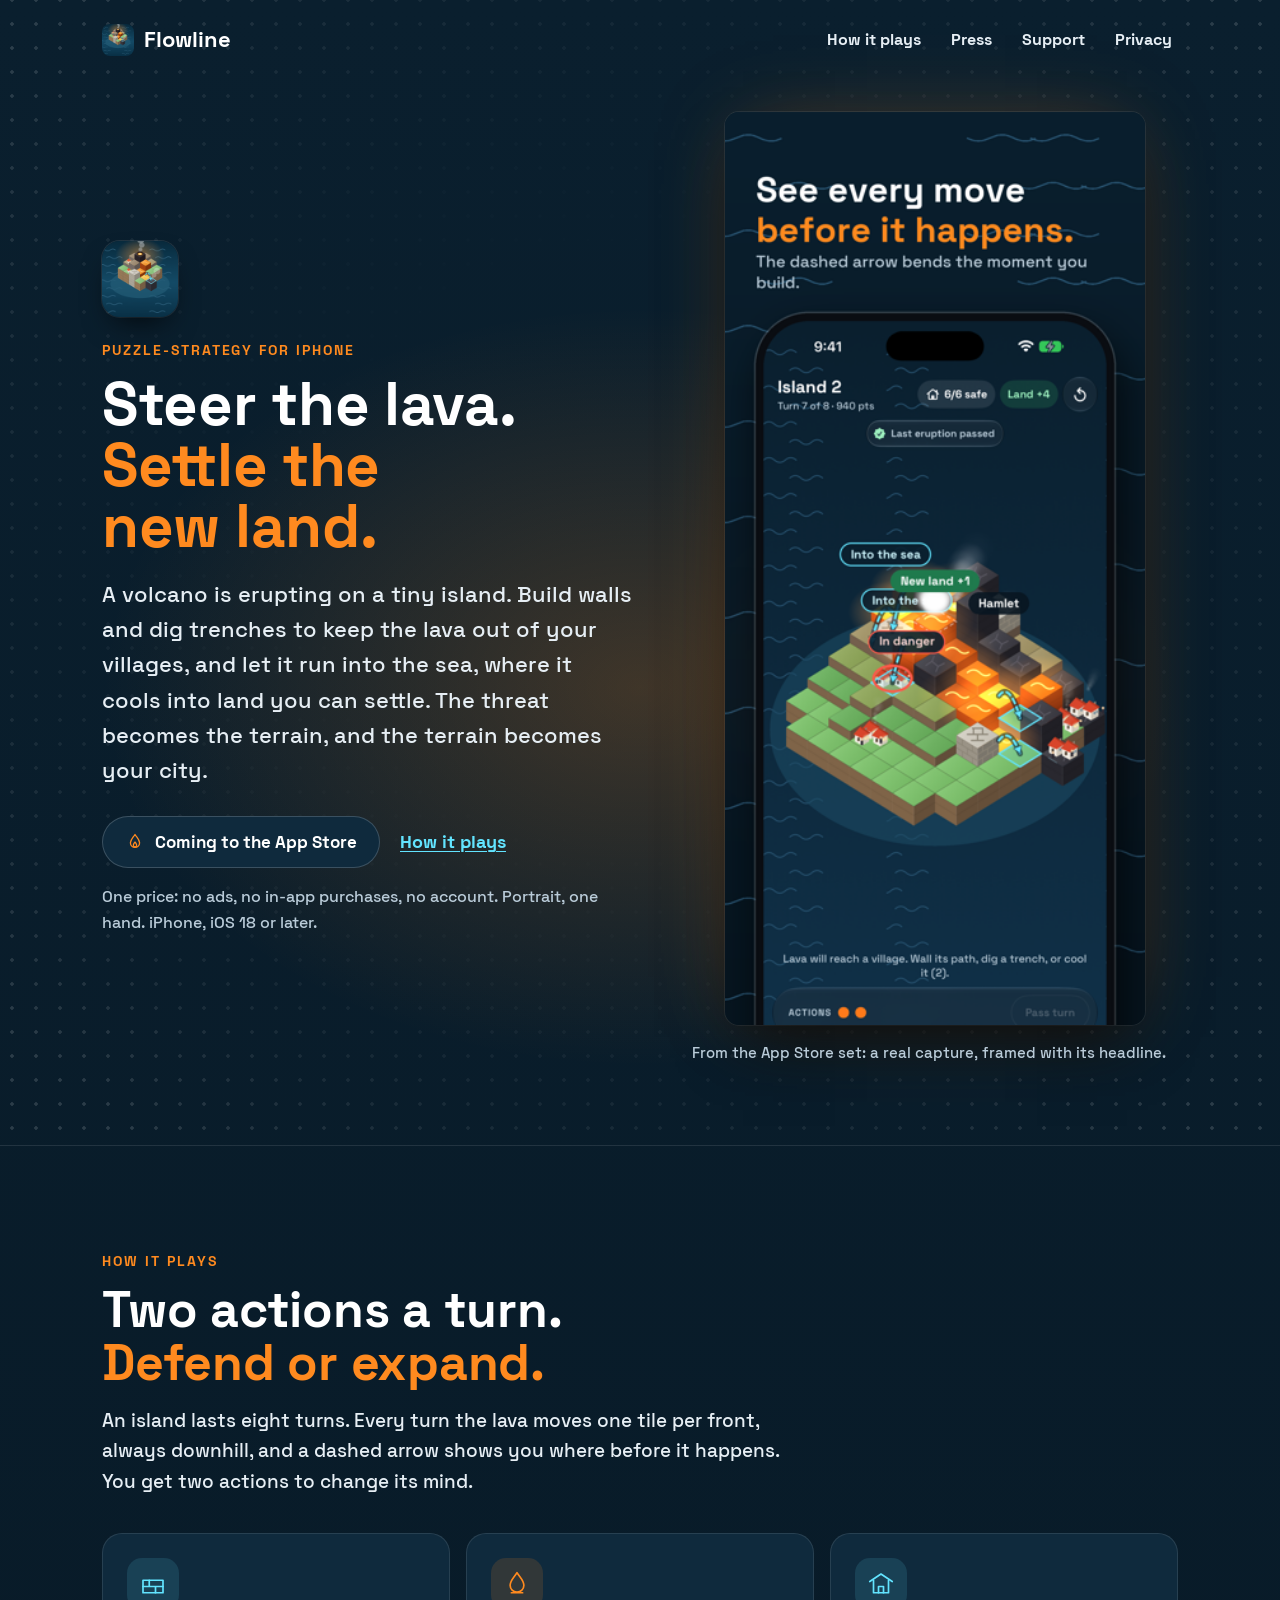
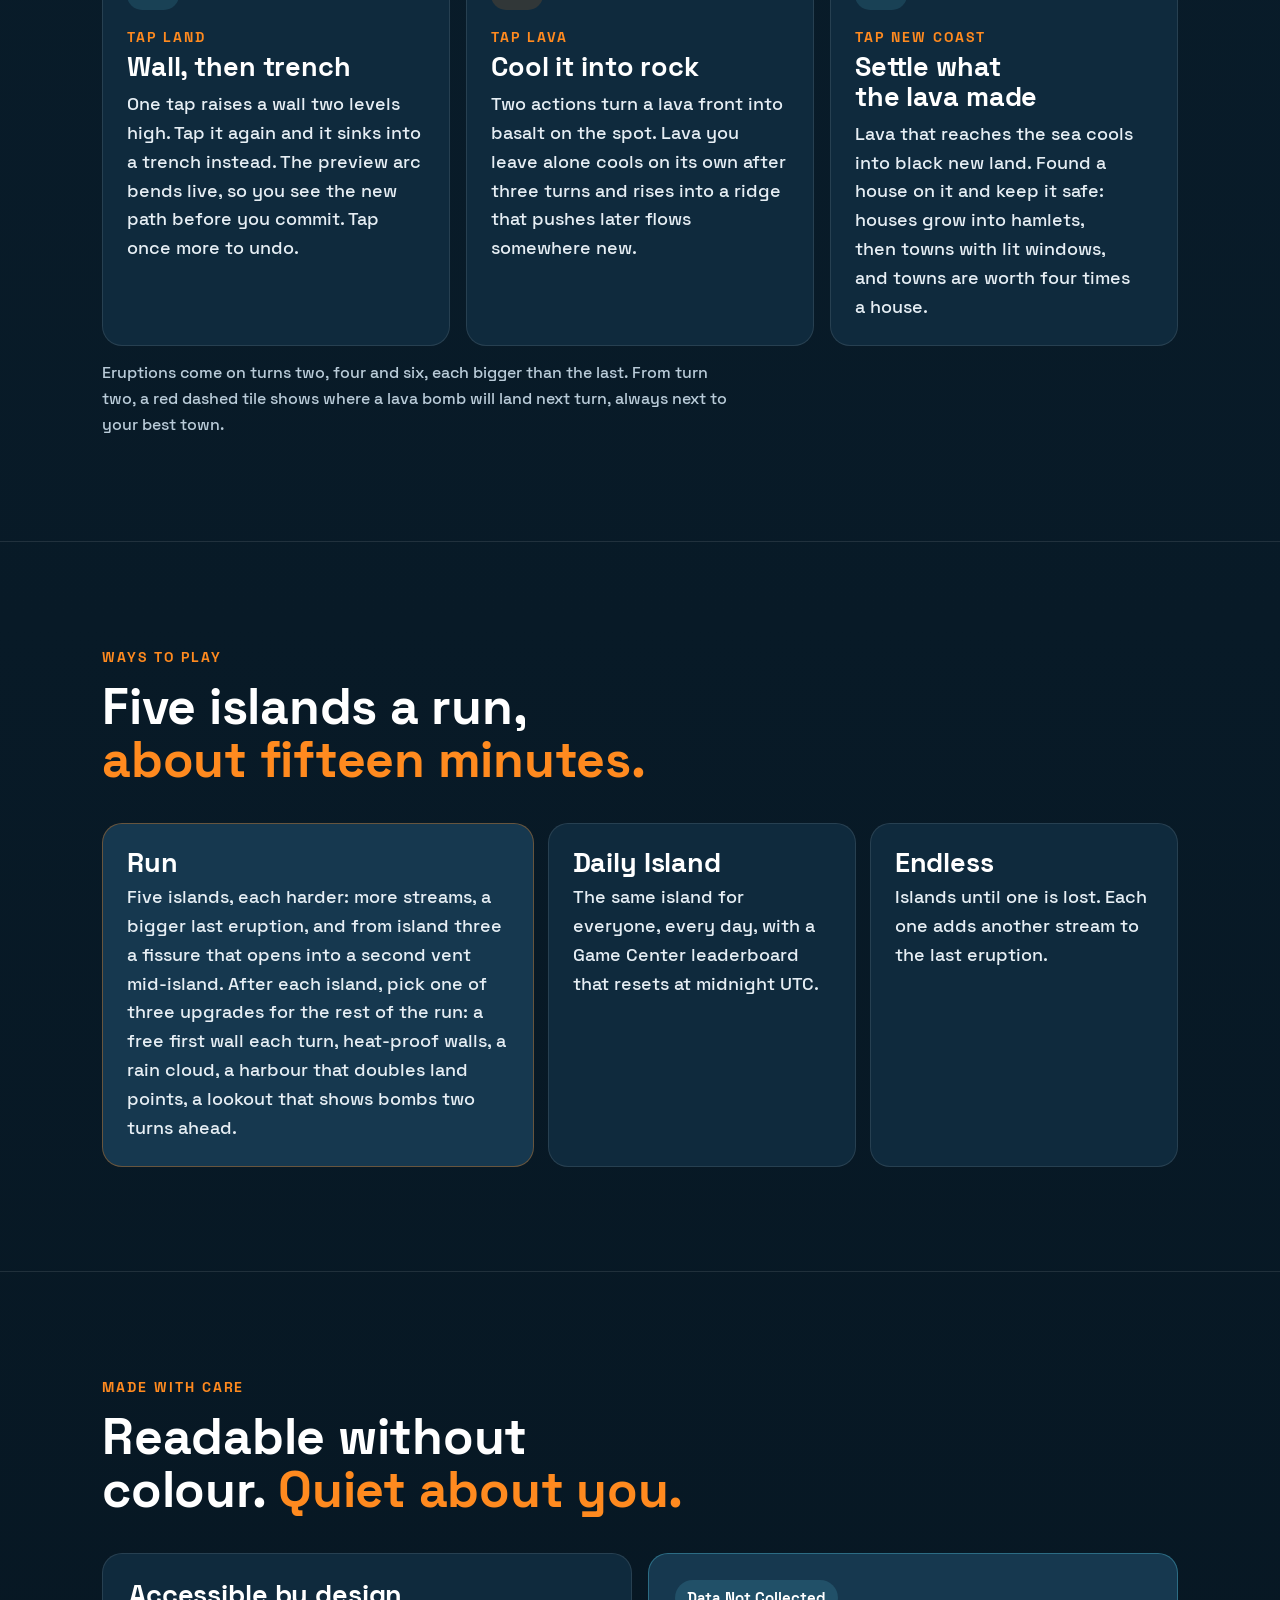
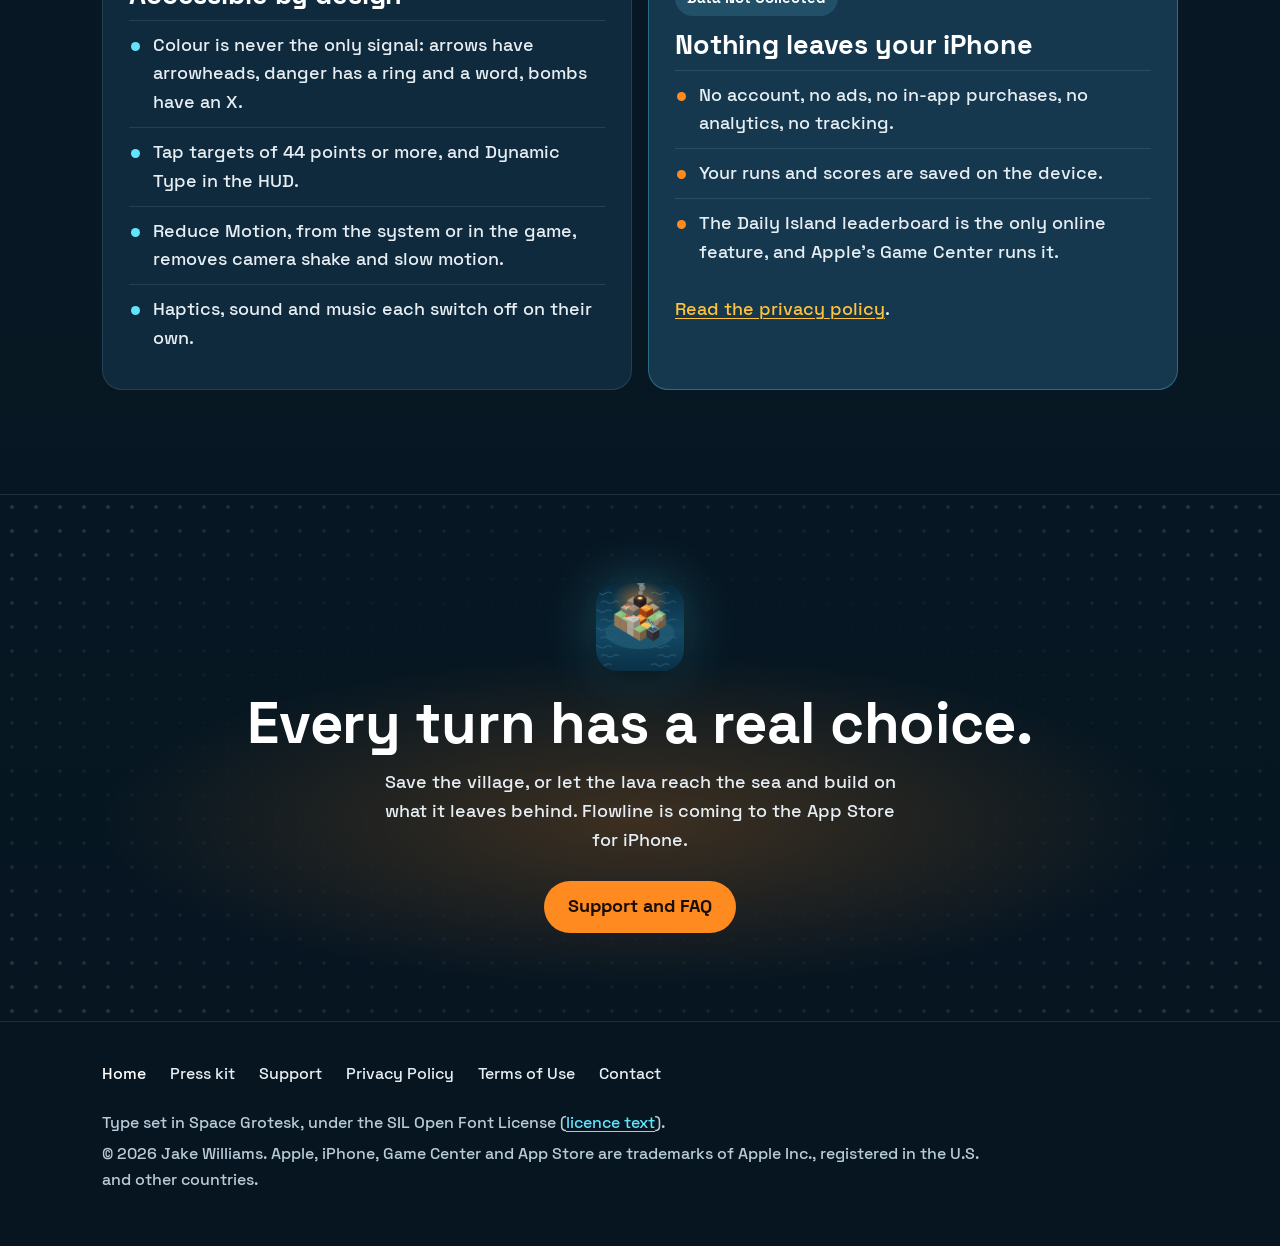
==== commit 08a23396: "Press kit page, rendered store images, preview video and link preview Co-Authored-By: Claude Fable 5" ====
--- a/index.html
+++ b/index.html
@@ -54,6 +54,7 @@
   </a>
   <nav class="site-nav" aria-label="Site">
     <a href="#how">How it plays</a>
+    <a href="press.html">Press</a>
     <a href="support.html">Support</a>
     <a href="privacy-policy.html">Privacy</a>
   </nav>
@@ -75,8 +76,8 @@
       <p class="fine">One price: no ads, no in-app purchases, no account. Portrait, one hand. iPhone, iOS 18 or later.</p>
     </div>
     <figure class="art">
-      <img src="assets/img/shot-island-1-717.png" srcset="assets/img/shot-island-1-717.png 717w, assets/img/shot-island-1-1434.png 1434w" sizes="(min-width: 1140px) 420px, (min-width: 960px) 40vw, 80vw" width="1170" height="2532" alt="Flowline on an iPhone: an isometric island at night. Lava runs down from the vent toward three villages; a dashed cyan arrow shows its next move, and the hint reads: Tap land to build a wall. Tap it again for a trench. Tap lava to cool it." style="max-width: 420px; margin: 0 auto;">
-      <figcaption>A capture of play on iPhone: turn one of an island, before the first wall goes up.</figcaption>
+      <img src="assets/img/shot-island-1-717.png" srcset="assets/img/shot-island-1-717.png 717w, assets/img/shot-island-1-1434.png 1434w" sizes="(min-width: 1140px) 420px, (min-width: 960px) 40vw, 80vw" width="1170" height="2532" alt="App Store screenshot: See every move before it happens. The dashed arrow bends the moment you build. Below it, the island mid-eruption with In danger and Into the sea markers." style="max-width: 420px; margin: 0 auto;">
+      <figcaption>From the App Store set: a real capture, framed with its headline.</figcaption>
     </figure>
   </div>
 </section>
@@ -176,6 +177,7 @@
   <div class="wrap">
     <nav aria-label="Footer">
       <a href="./" aria-current="page">Home</a>
+      <a href="press.html">Press kit</a>
       <a href="support.html">Support</a>
       <a href="privacy-policy.html">Privacy Policy</a>
       <a href="terms-of-service.html">Terms of Use</a>
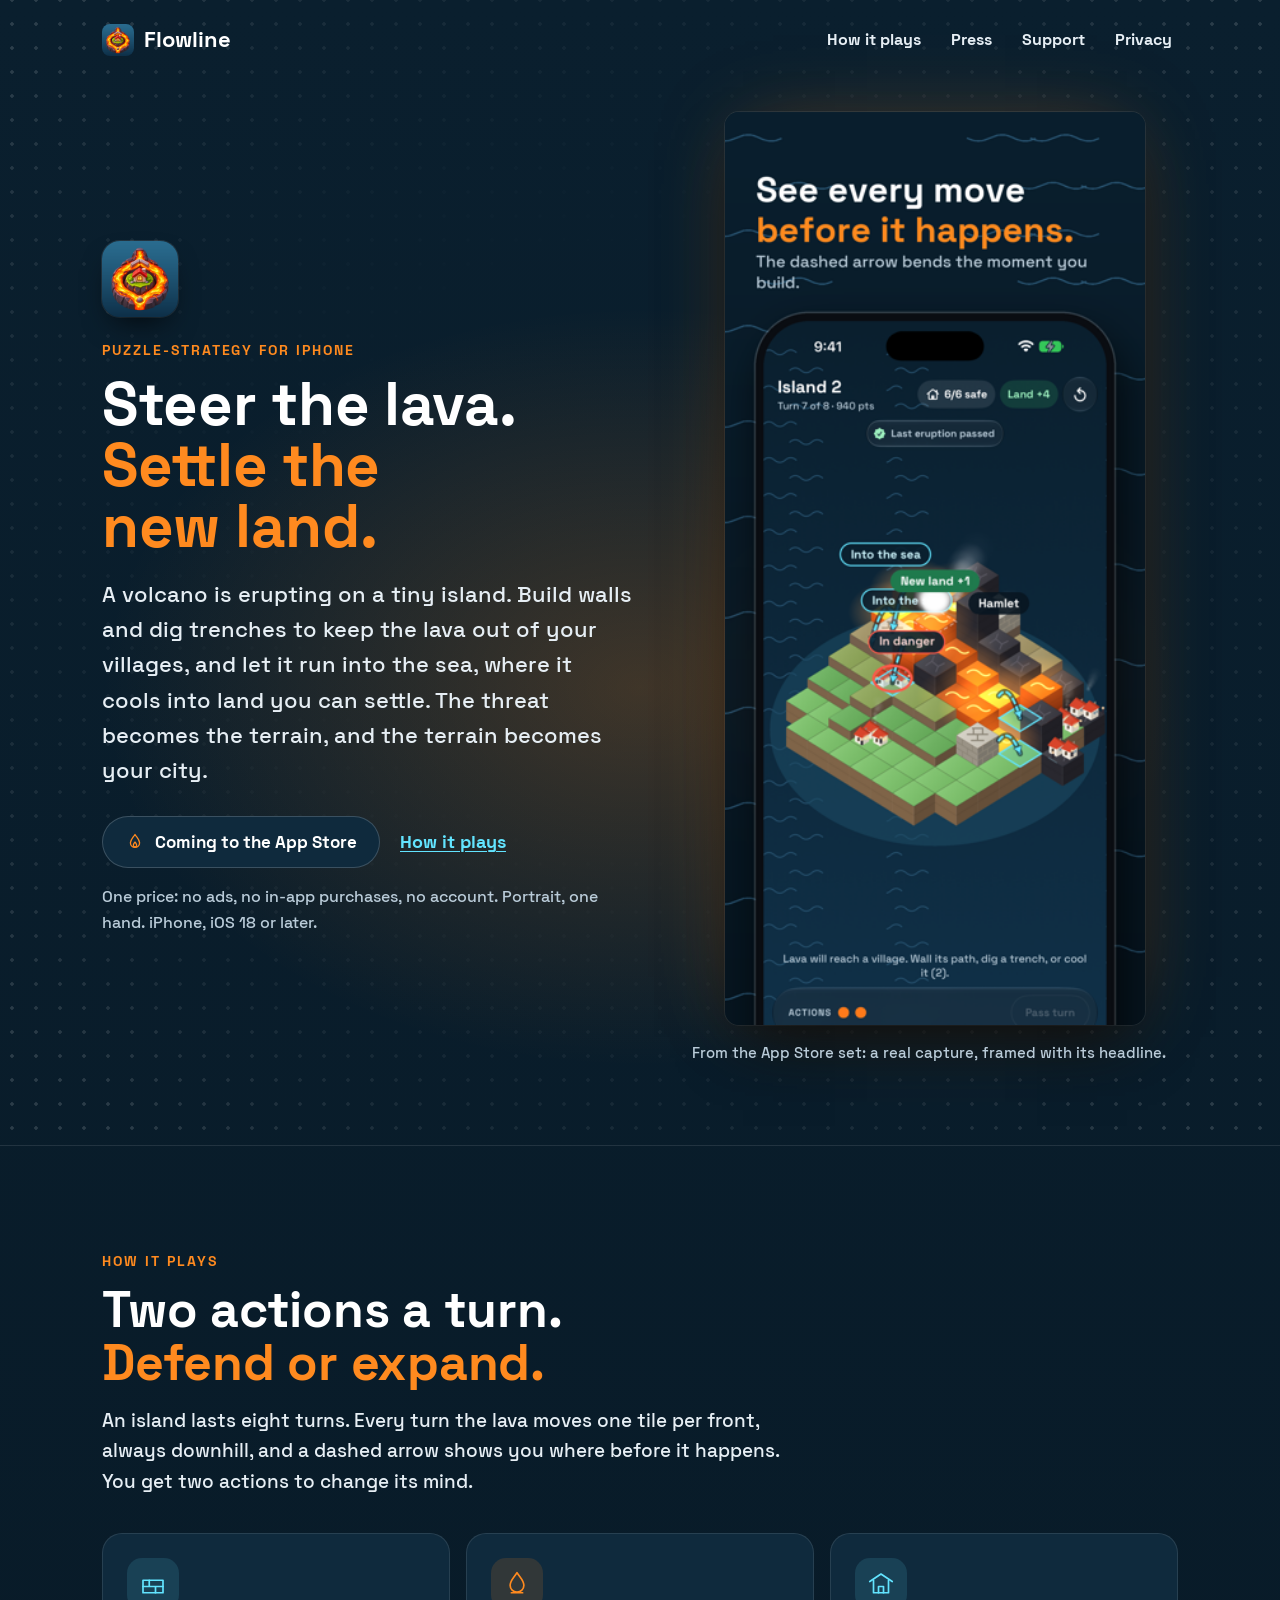
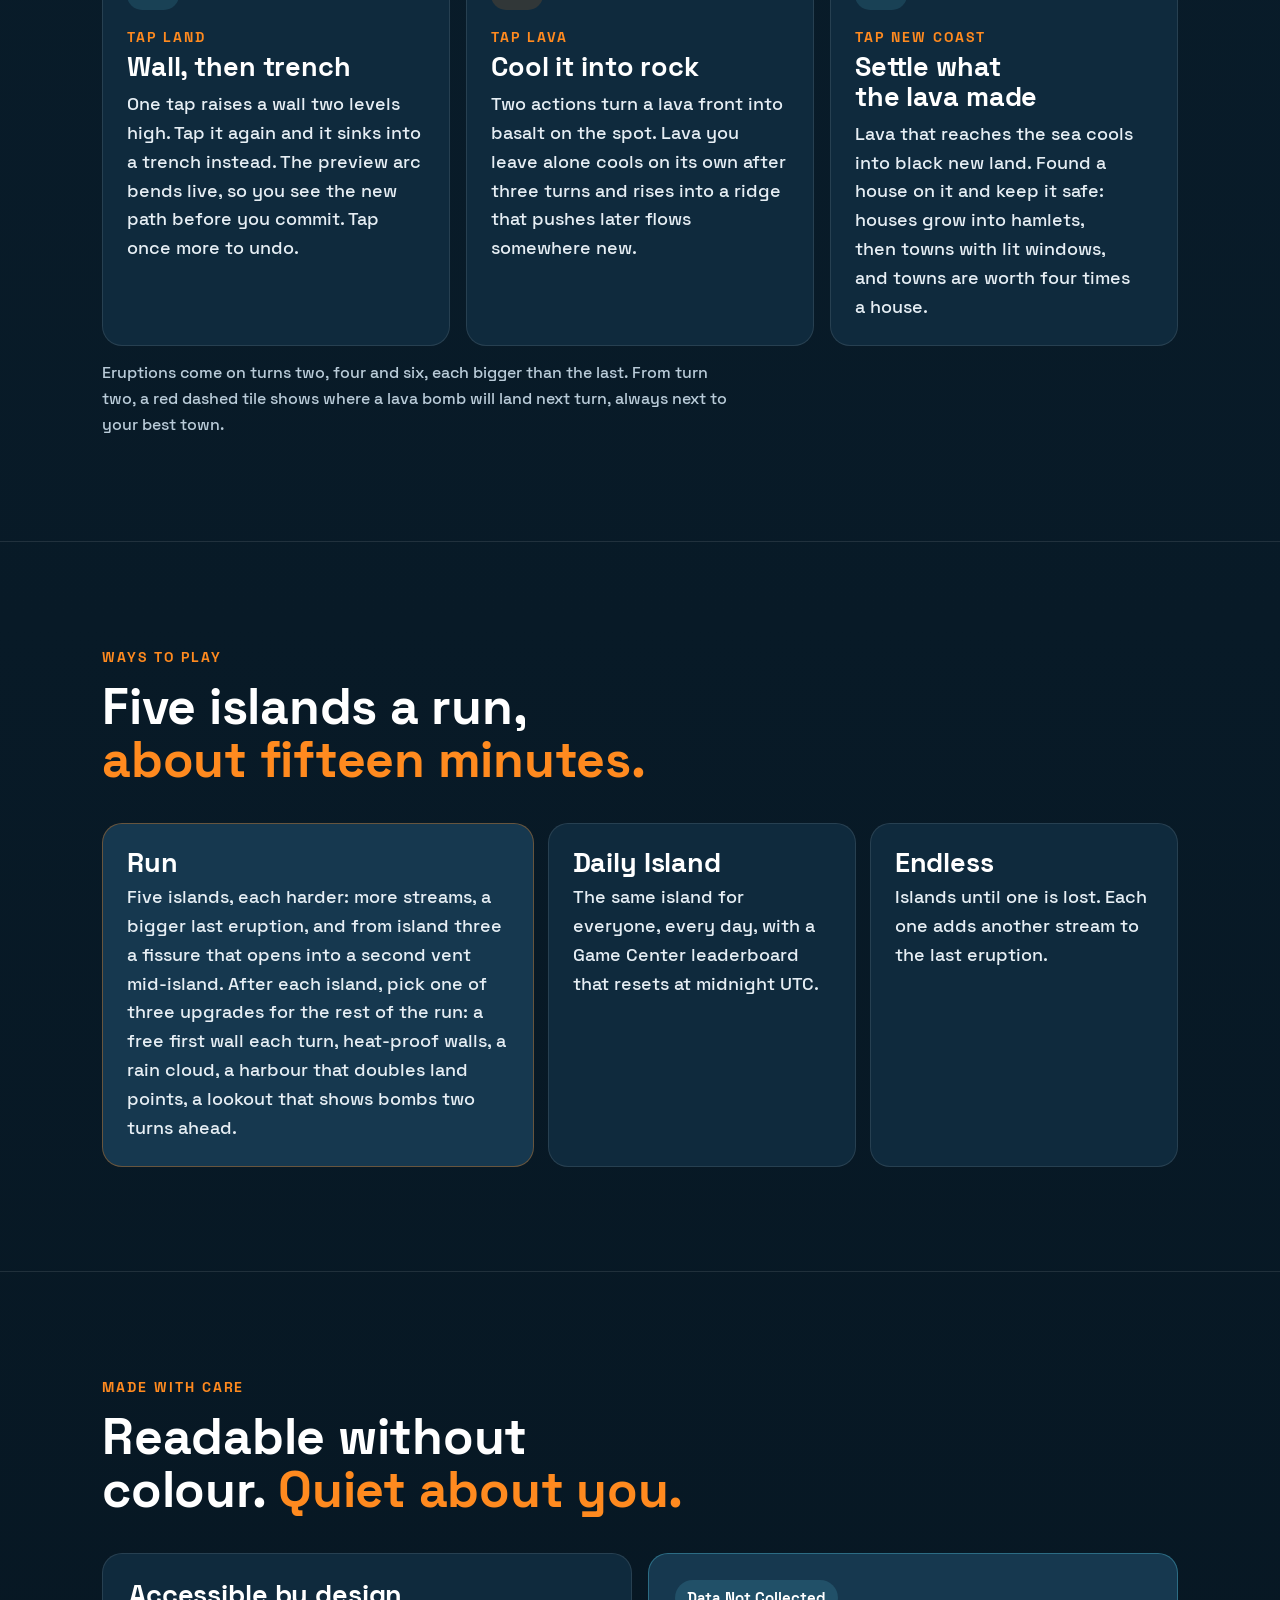
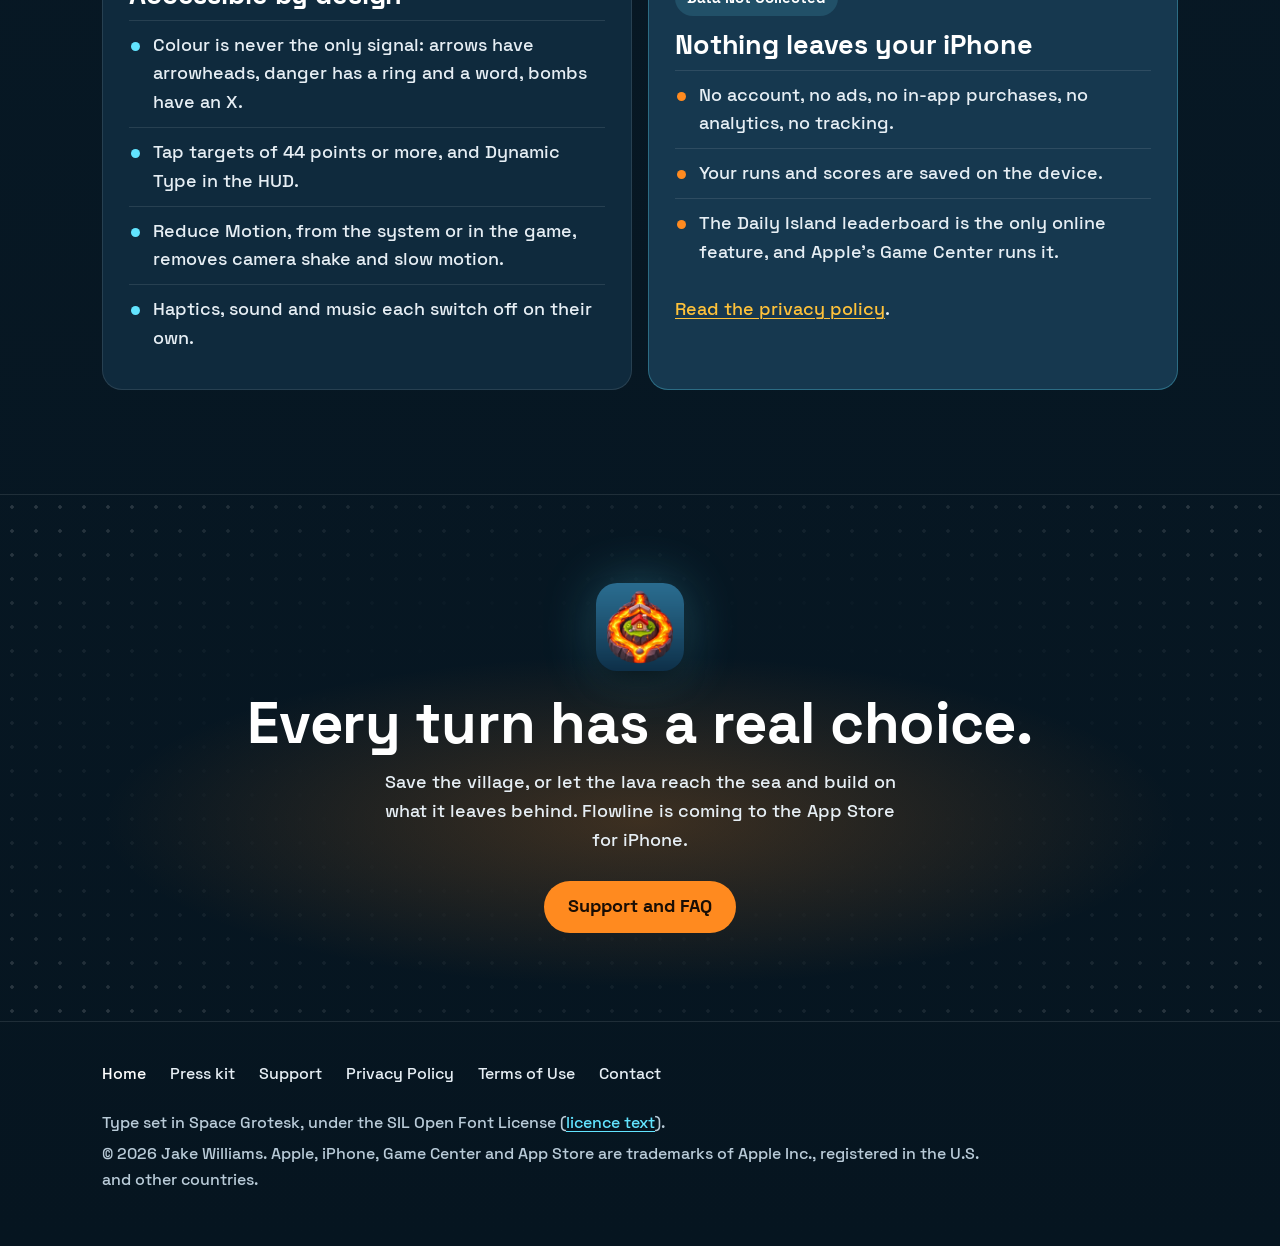
==== commit c10418be: "WIP handoff snapshot: new app icon and social images Not published: GitHub Pages serves main. Site c" ====
--- a/index.html
+++ b/index.html
@@ -65,7 +65,7 @@
 <section class="hero stage" aria-labelledby="hero-title">
   <div class="wrap hero-grid">
     <div>
-      <img class="hero-icon" src="assets/img/icon-192.png" width="76" height="76" alt="The Flowline app icon: a small isometric island at night with a glowing vent, a lava stream steered past a stone wall into the sea, and a dashed cyan arrow showing where it goes next.">
+      <img class="hero-icon" src="assets/img/icon-192.png" width="76" height="76" alt="The Flowline app icon: a lava stream from a volcano split by a stone wall, flowing around a small grassy island with a lit red-roofed house, on a sea-blue ground.">
       <p class="tag">Puzzle-strategy for iPhone</p>
       <h1 id="hero-title"><span class="line">Steer the lava.</span> <span class="line">Settle the new land.</span></h1>
       <p class="lede">A volcano is erupting on a tiny island. Build walls and dig trenches to keep the lava out of your villages, and let it run into the sea, where it cools into land you can settle. The threat becomes the terrain, and the terrain becomes your city.</p>
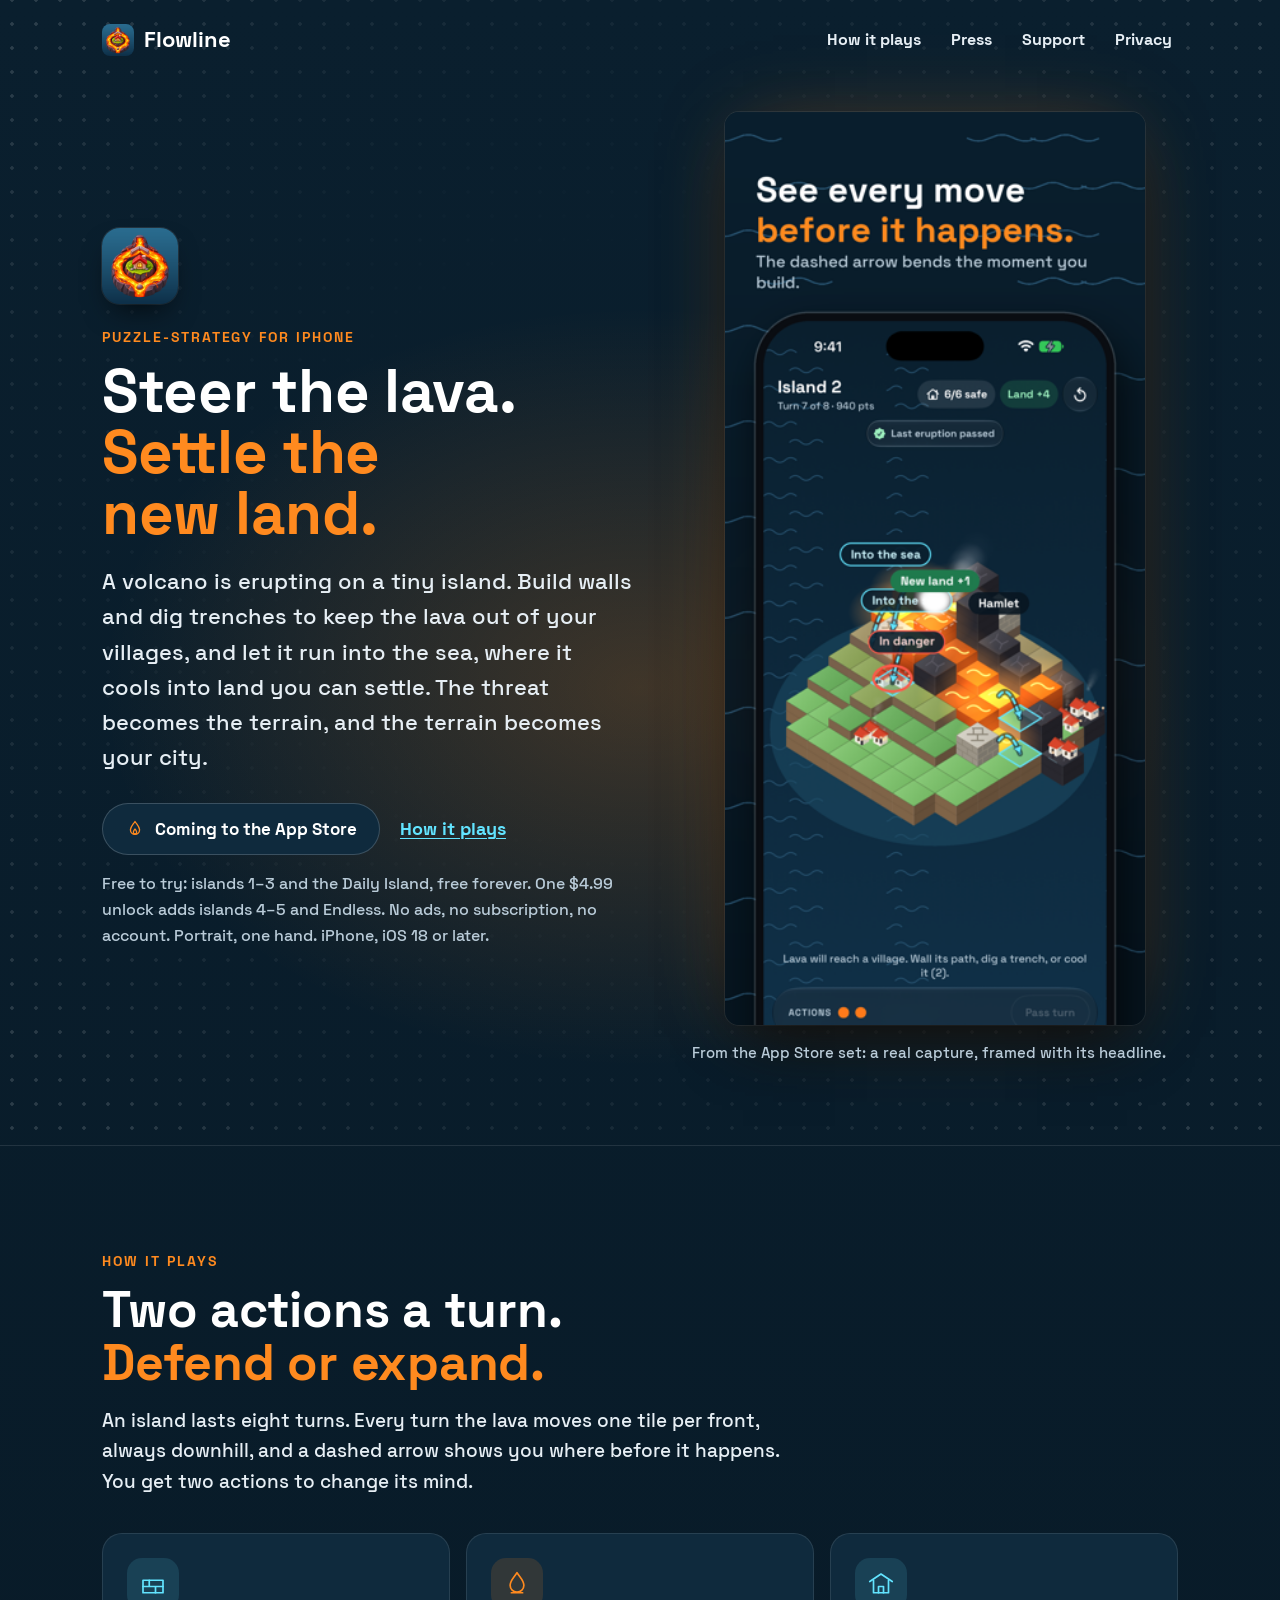
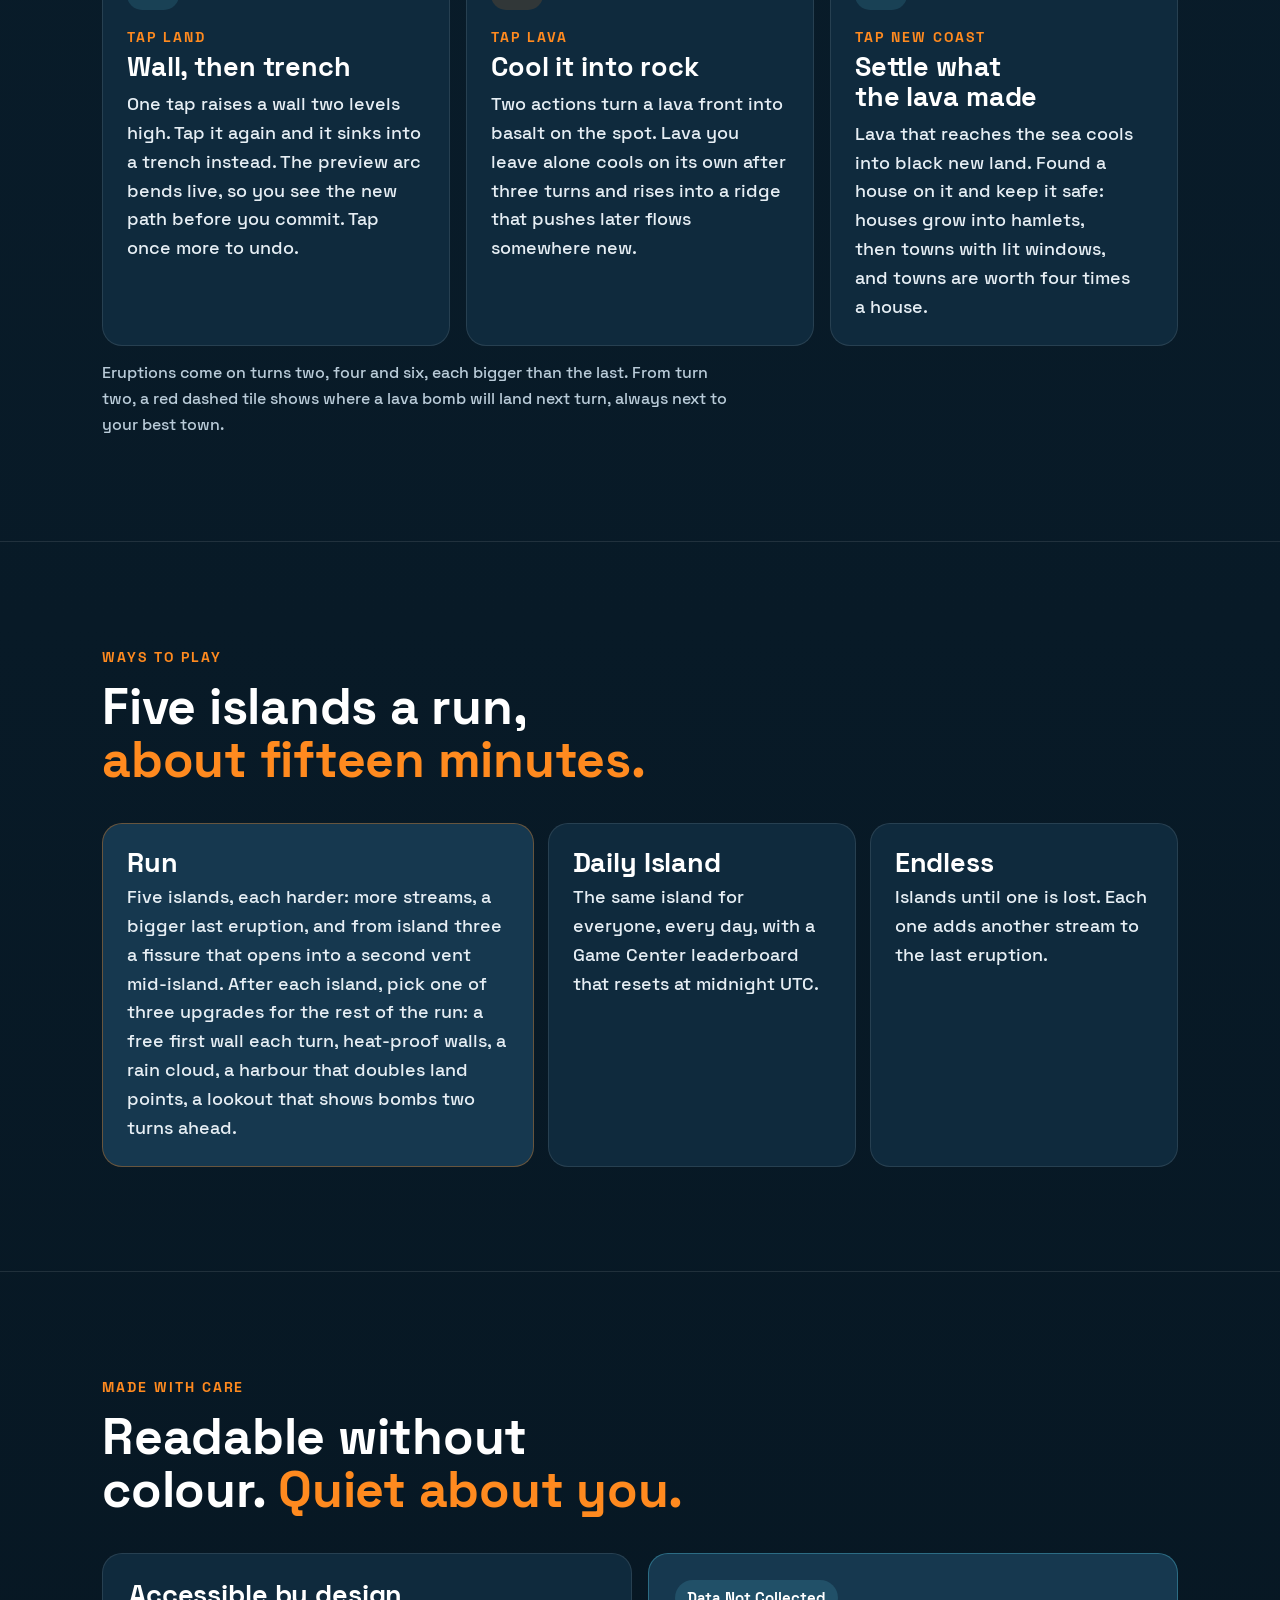
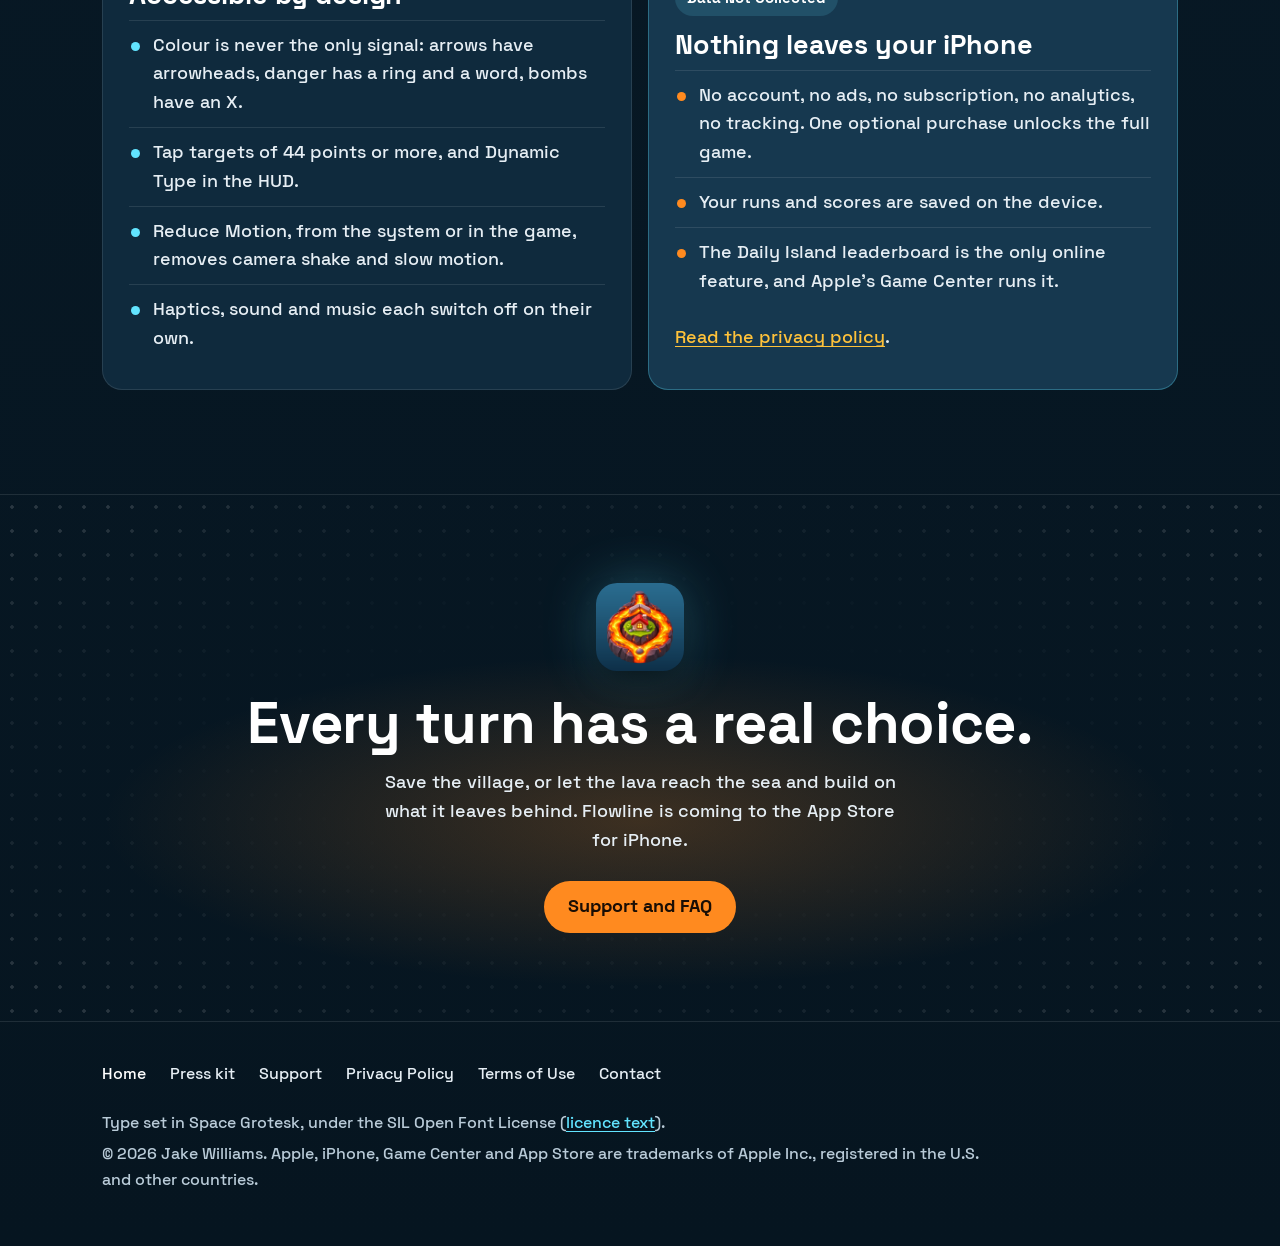
==== commit 479f1a06: "The site tells the truth about the price The game is free to try with one optional unlock, and the s" ====
--- a/index.html
+++ b/index.html
@@ -73,7 +73,7 @@
         <span class="soon"><svg viewBox="0 0 48 48" fill="none" stroke="currentColor" stroke-width="3.2" stroke-linecap="round" stroke-linejoin="round" aria-hidden="true" focusable="false"><path d="M24 6c6 9 11 13 11 20a11 11 0 0 1-22 0c0-7 5-11 11-20Z"/><path d="M24 24c2 3 4 5 4 8a4 4 0 0 1-8 0c0-3 2-5 4-8Z"/></svg>Coming to the App Store</span>
         <a href="#how">How it plays</a>
       </div>
-      <p class="fine">One price: no ads, no in-app purchases, no account. Portrait, one hand. iPhone, iOS 18 or later.</p>
+      <p class="fine">Free to try: islands 1–3 and the Daily Island, free forever. One $4.99 unlock adds islands 4–5 and Endless. No ads, no subscription, no account. Portrait, one hand. iPhone, iOS 18 or later.</p>
     </div>
     <figure class="art">
       <img src="assets/img/shot-island-1-717.png" srcset="assets/img/shot-island-1-717.png 717w, assets/img/shot-island-1-1434.png 1434w" sizes="(min-width: 1140px) 420px, (min-width: 960px) 40vw, 80vw" width="1170" height="2532" alt="App Store screenshot: See every move before it happens. The dashed arrow bends the moment you build. Below it, the island mid-eruption with In danger and Into the sea markers." style="max-width: 420px; margin: 0 auto;">
@@ -150,7 +150,7 @@
         <span class="label">Data Not Collected</span>
         <h3>Nothing leaves your iPhone</h3>
         <ul>
-          <li>No account, no ads, no in-app purchases, no analytics, no tracking.</li>
+          <li>No account, no ads, no subscription, no analytics, no tracking. One optional purchase unlocks the full game.</li>
           <li>Your runs and scores are saved on the device.</li>
           <li>The Daily Island leaderboard is the only online feature, and Apple's Game Center runs it.</li>
         </ul>
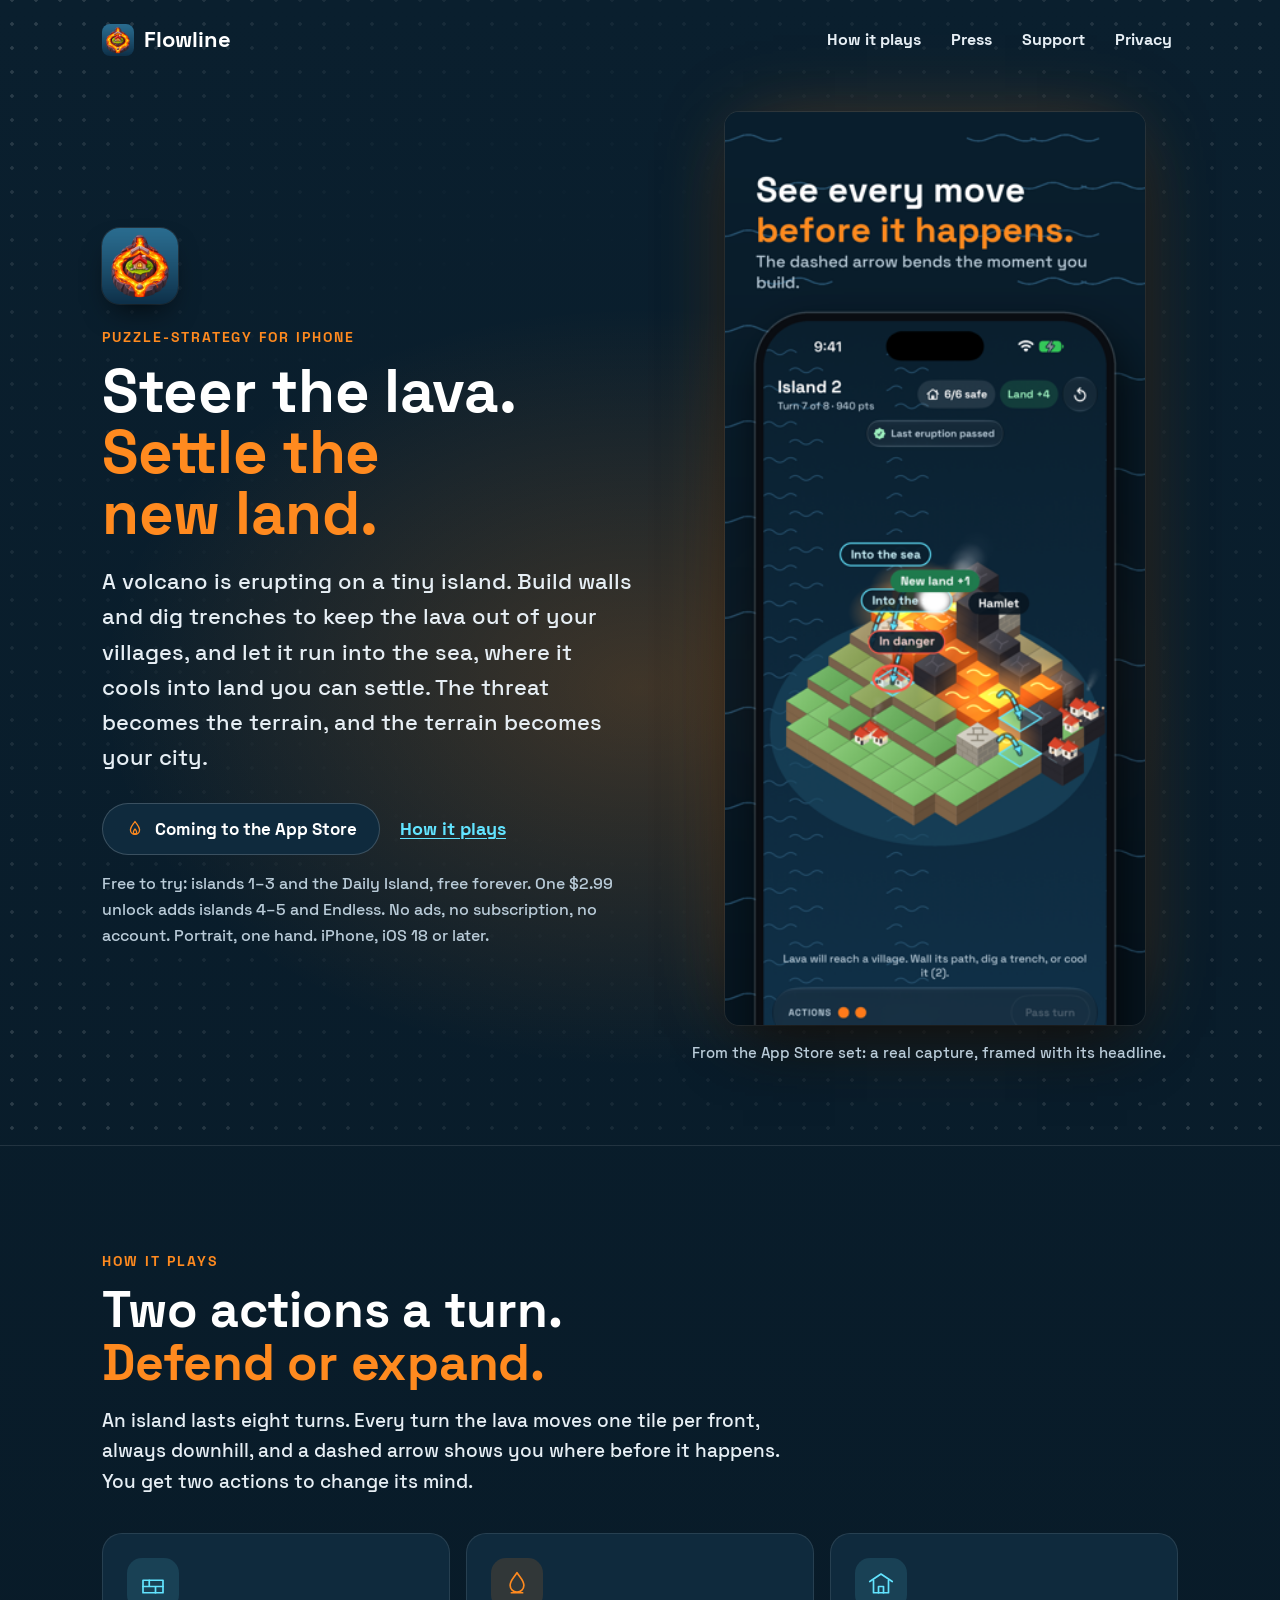
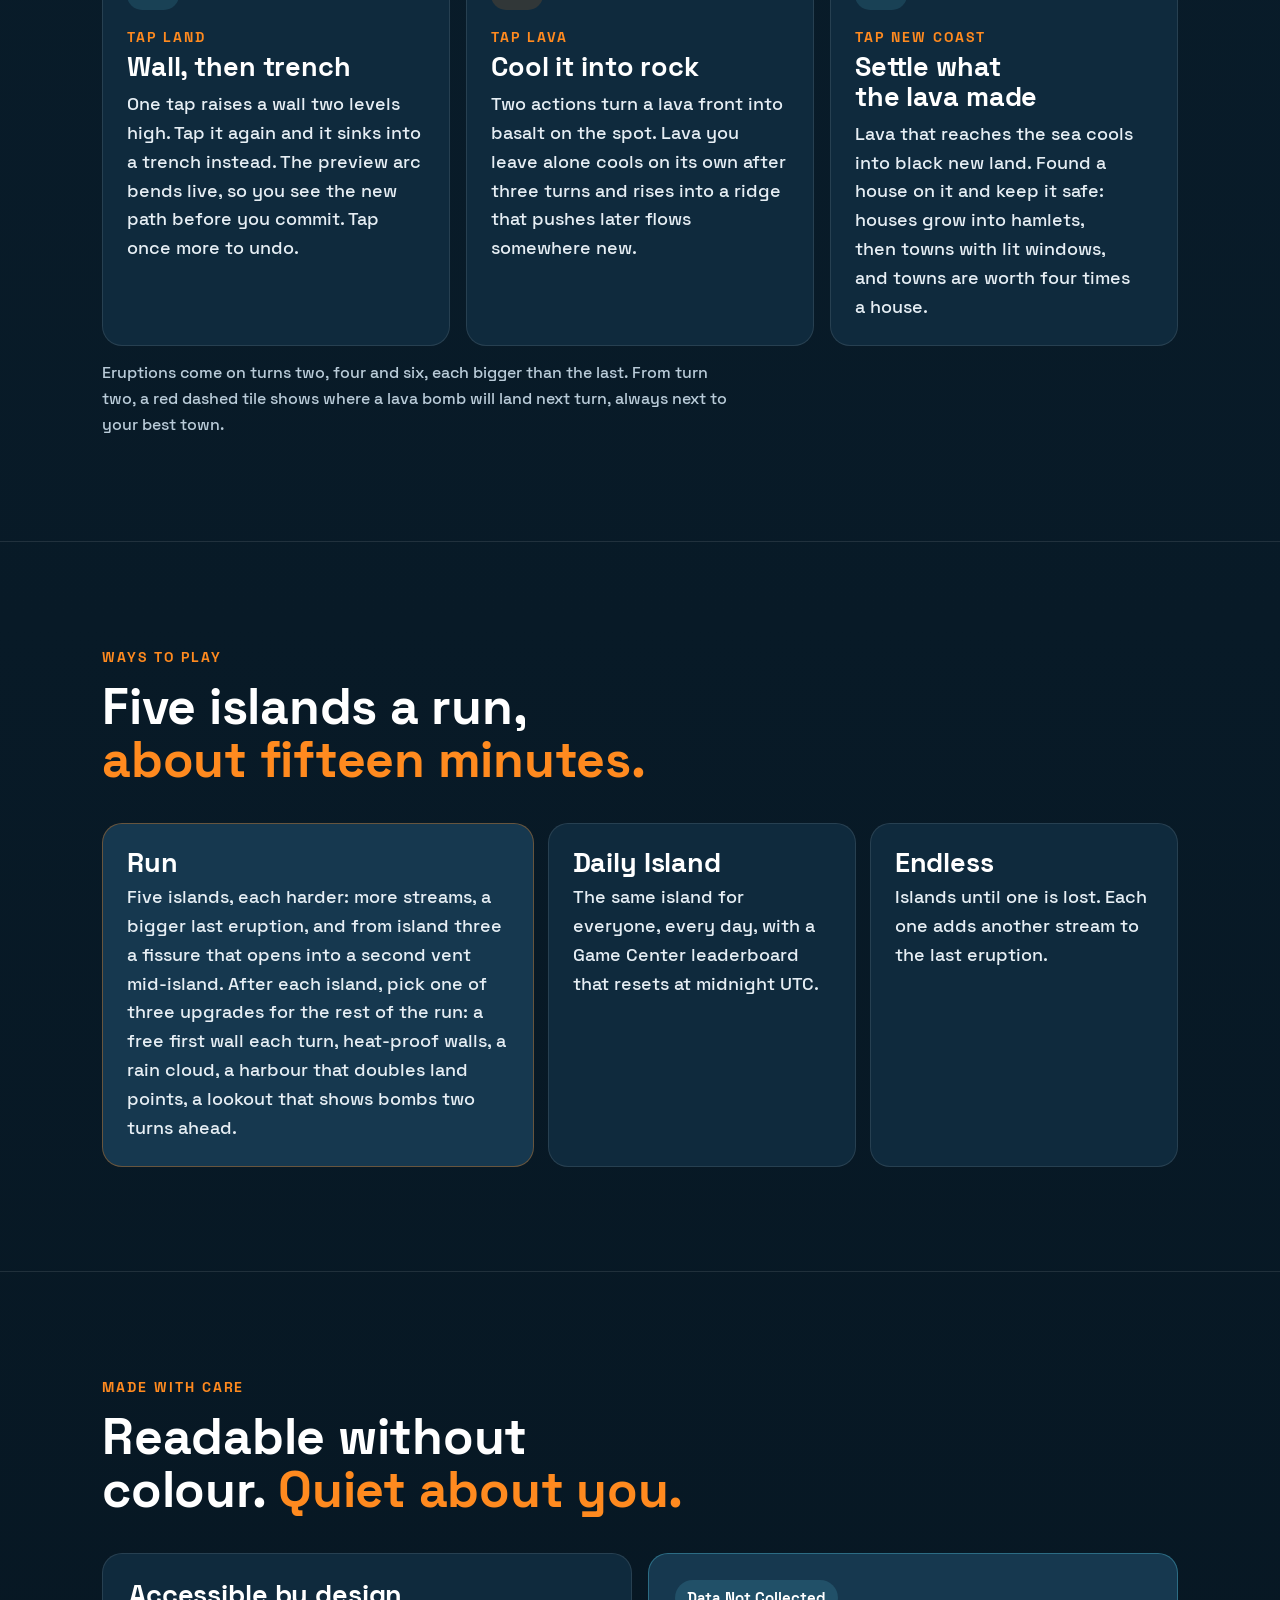
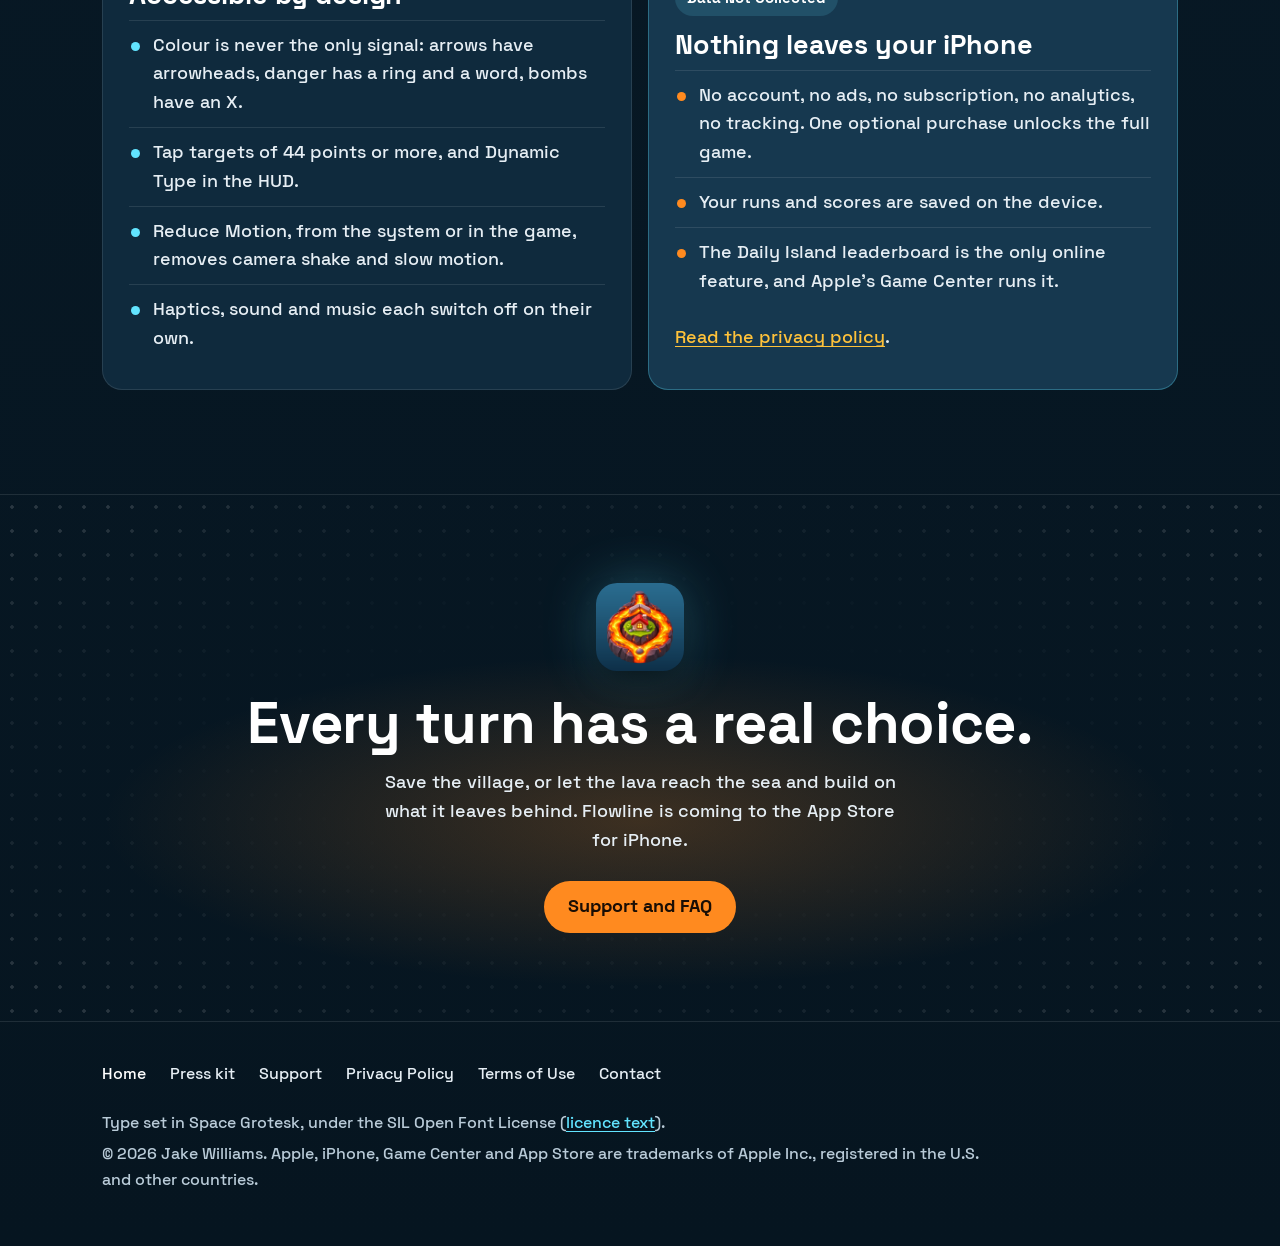
==== commit 5ad1ed76: "The unlock is $2.99 now" ====
--- a/index.html
+++ b/index.html
@@ -73,7 +73,7 @@
         <span class="soon"><svg viewBox="0 0 48 48" fill="none" stroke="currentColor" stroke-width="3.2" stroke-linecap="round" stroke-linejoin="round" aria-hidden="true" focusable="false"><path d="M24 6c6 9 11 13 11 20a11 11 0 0 1-22 0c0-7 5-11 11-20Z"/><path d="M24 24c2 3 4 5 4 8a4 4 0 0 1-8 0c0-3 2-5 4-8Z"/></svg>Coming to the App Store</span>
         <a href="#how">How it plays</a>
       </div>
-      <p class="fine">Free to try: islands 1–3 and the Daily Island, free forever. One $4.99 unlock adds islands 4–5 and Endless. No ads, no subscription, no account. Portrait, one hand. iPhone, iOS 18 or later.</p>
+      <p class="fine">Free to try: islands 1–3 and the Daily Island, free forever. One $2.99 unlock adds islands 4–5 and Endless. No ads, no subscription, no account. Portrait, one hand. iPhone, iOS 18 or later.</p>
     </div>
     <figure class="art">
       <img src="assets/img/shot-island-1-717.png" srcset="assets/img/shot-island-1-717.png 717w, assets/img/shot-island-1-1434.png 1434w" sizes="(min-width: 1140px) 420px, (min-width: 960px) 40vw, 80vw" width="1170" height="2532" alt="App Store screenshot: See every move before it happens. The dashed arrow bends the moment you build. Below it, the island mid-eruption with In danger and Into the sea markers." style="max-width: 420px; margin: 0 auto;">
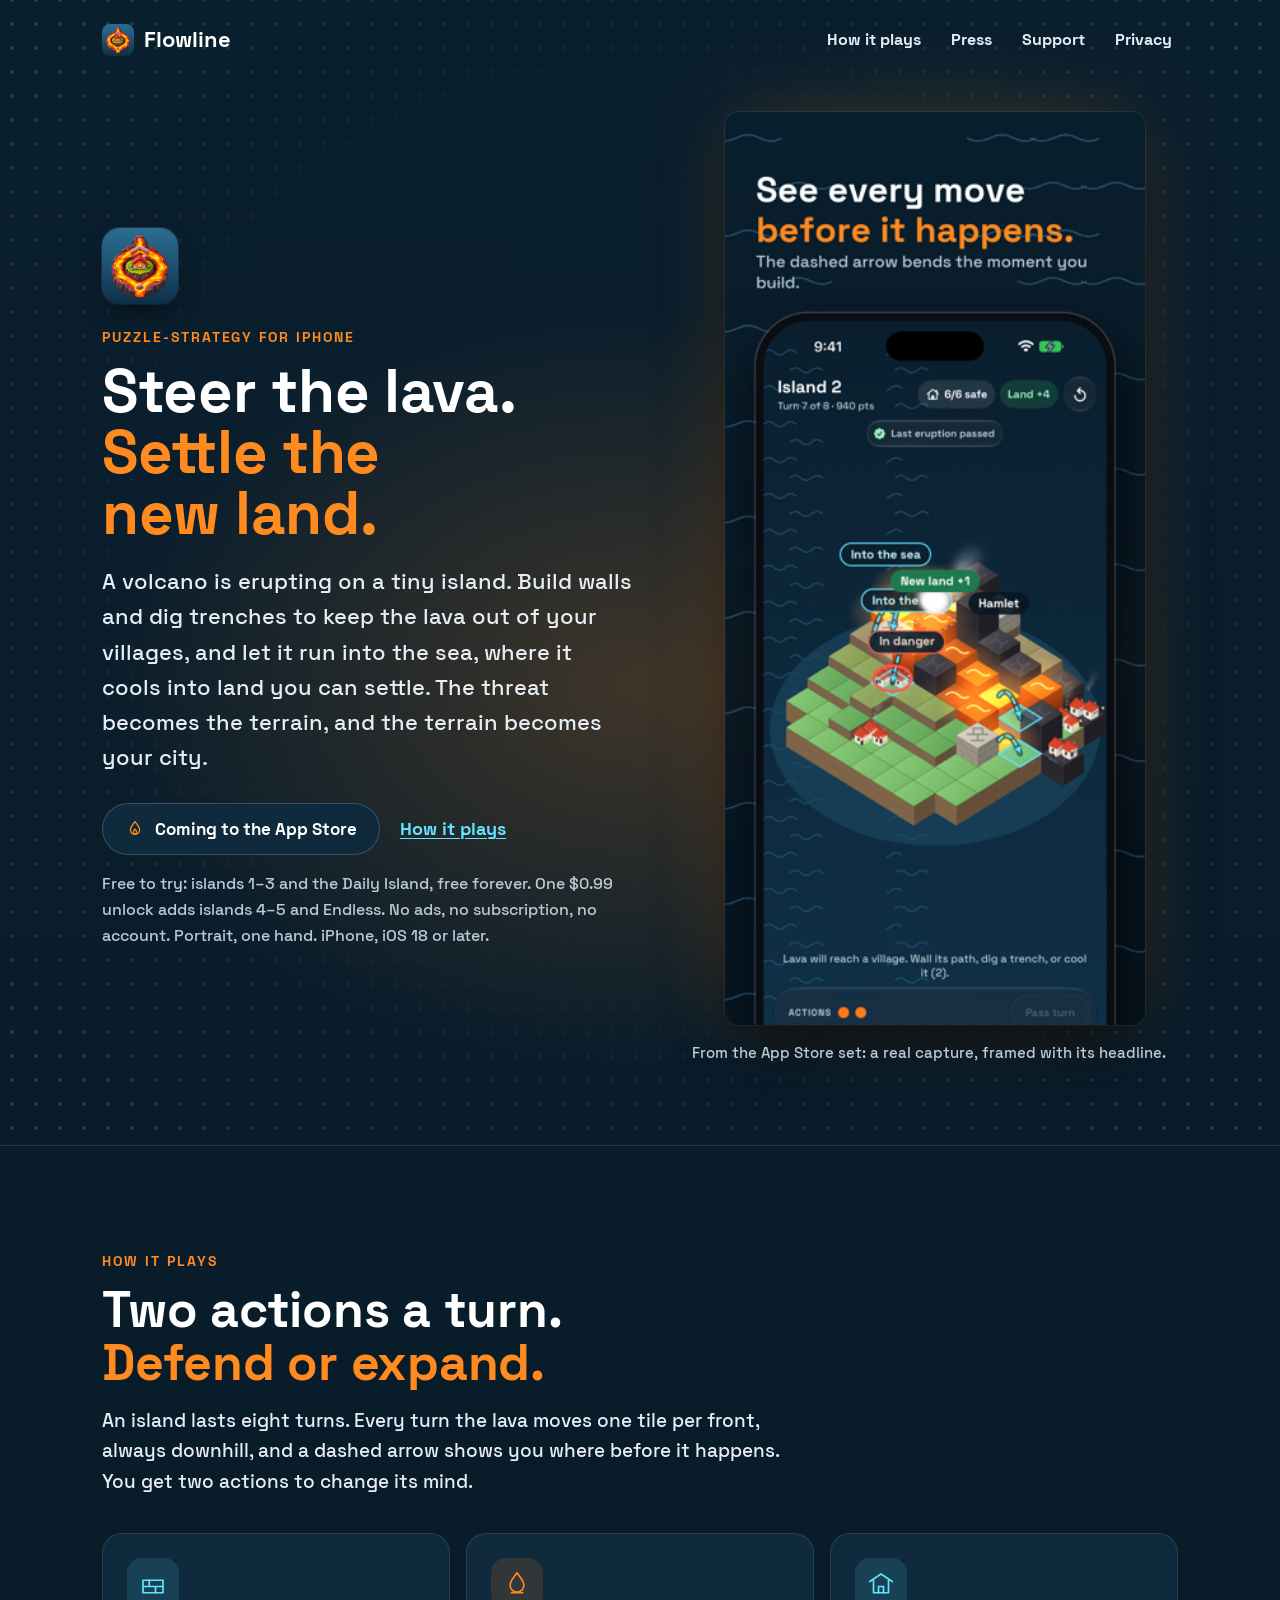
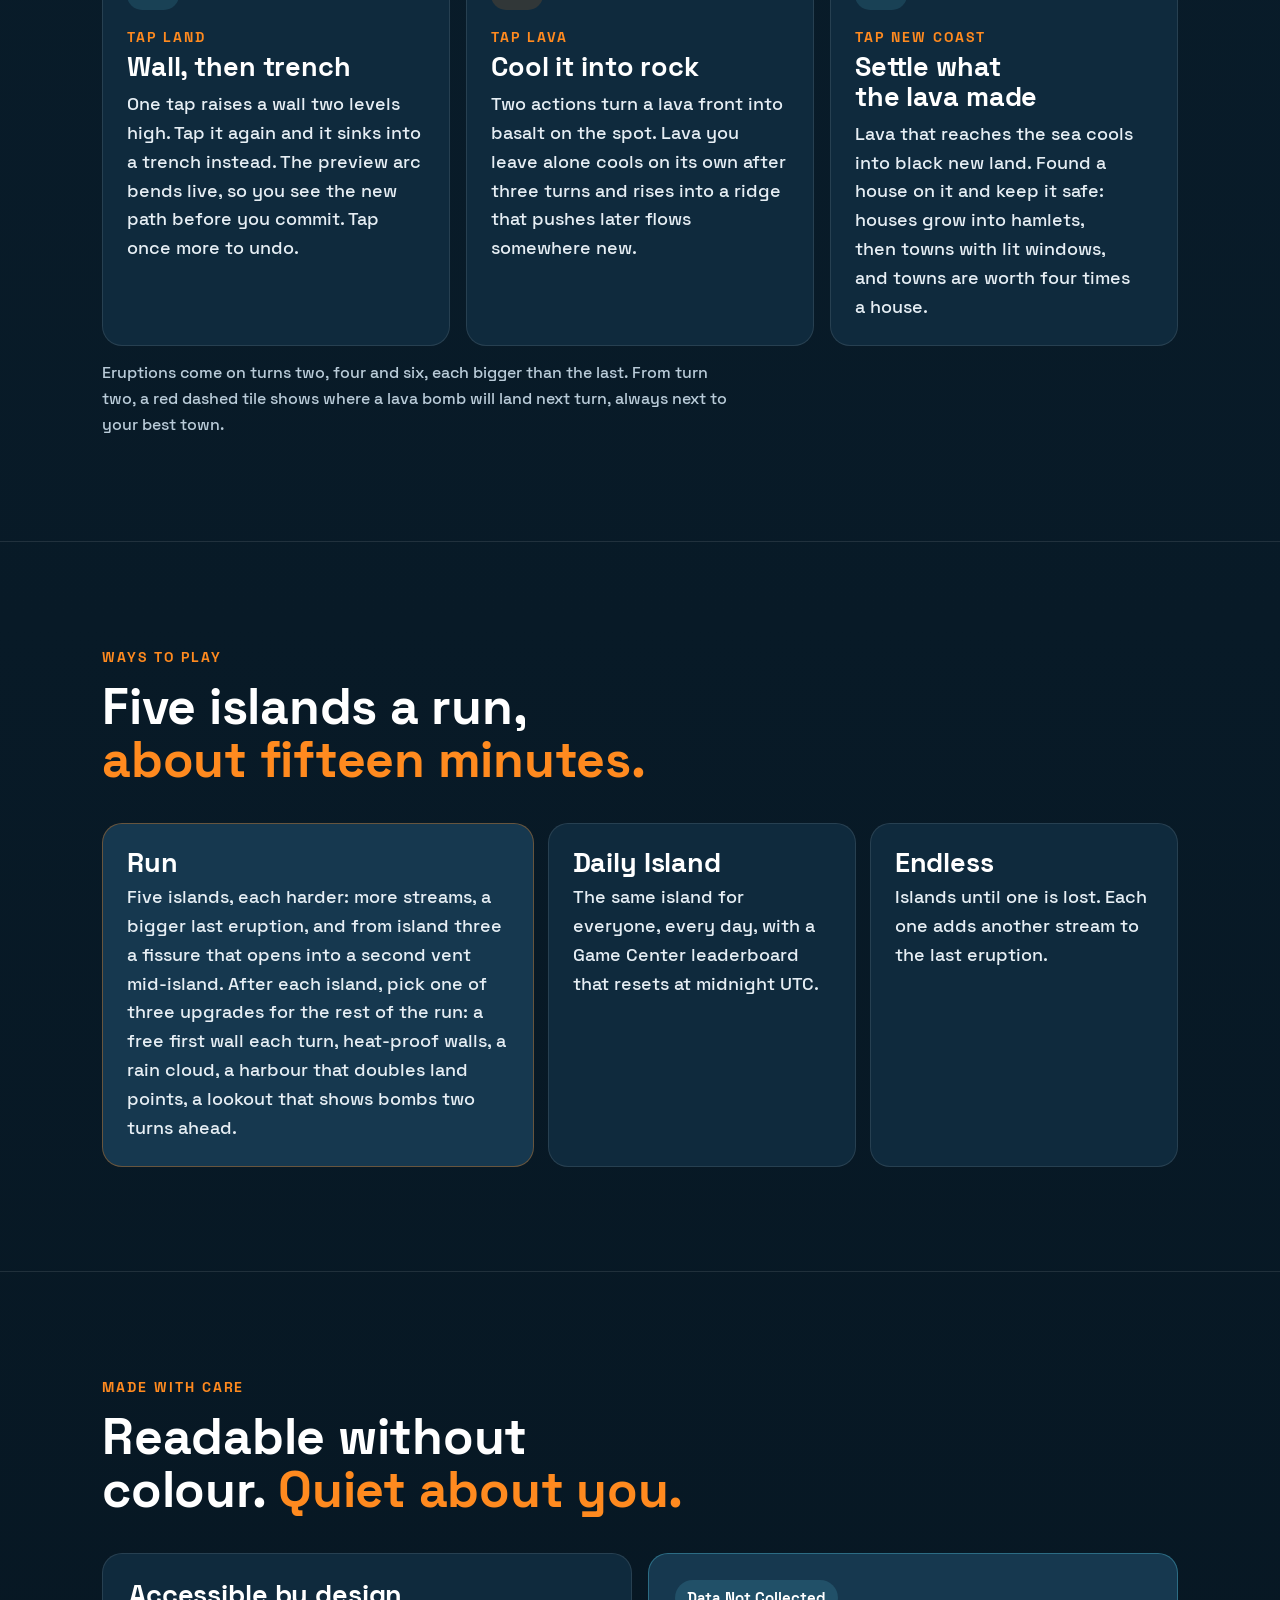
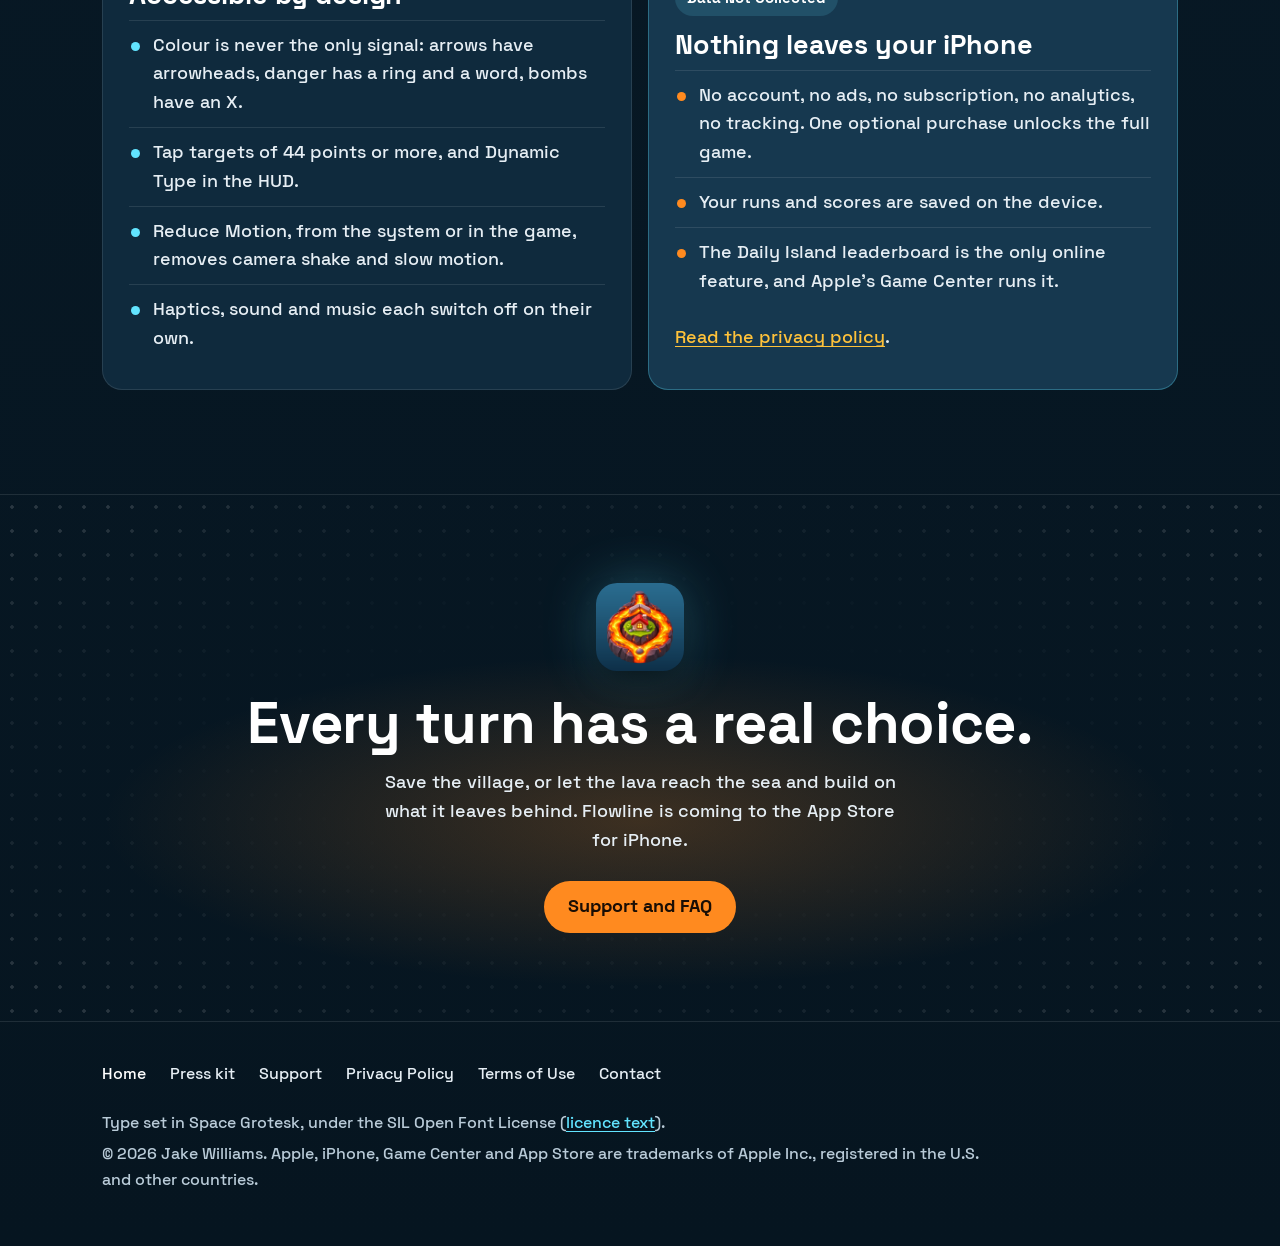
==== commit a862cf76: "The unlock is $0.99" ====
--- a/index.html
+++ b/index.html
@@ -73,7 +73,7 @@
         <span class="soon"><svg viewBox="0 0 48 48" fill="none" stroke="currentColor" stroke-width="3.2" stroke-linecap="round" stroke-linejoin="round" aria-hidden="true" focusable="false"><path d="M24 6c6 9 11 13 11 20a11 11 0 0 1-22 0c0-7 5-11 11-20Z"/><path d="M24 24c2 3 4 5 4 8a4 4 0 0 1-8 0c0-3 2-5 4-8Z"/></svg>Coming to the App Store</span>
         <a href="#how">How it plays</a>
       </div>
-      <p class="fine">Free to try: islands 1–3 and the Daily Island, free forever. One $2.99 unlock adds islands 4–5 and Endless. No ads, no subscription, no account. Portrait, one hand. iPhone, iOS 18 or later.</p>
+      <p class="fine">Free to try: islands 1–3 and the Daily Island, free forever. One $0.99 unlock adds islands 4–5 and Endless. No ads, no subscription, no account. Portrait, one hand. iPhone, iOS 18 or later.</p>
     </div>
     <figure class="art">
       <img src="assets/img/shot-island-1-717.png" srcset="assets/img/shot-island-1-717.png 717w, assets/img/shot-island-1-1434.png 1434w" sizes="(min-width: 1140px) 420px, (min-width: 960px) 40vw, 80vw" width="1170" height="2532" alt="App Store screenshot: See every move before it happens. The dashed arrow bends the moment you build. Below it, the island mid-eruption with In danger and Into the sea markers." style="max-width: 420px; margin: 0 auto;">
